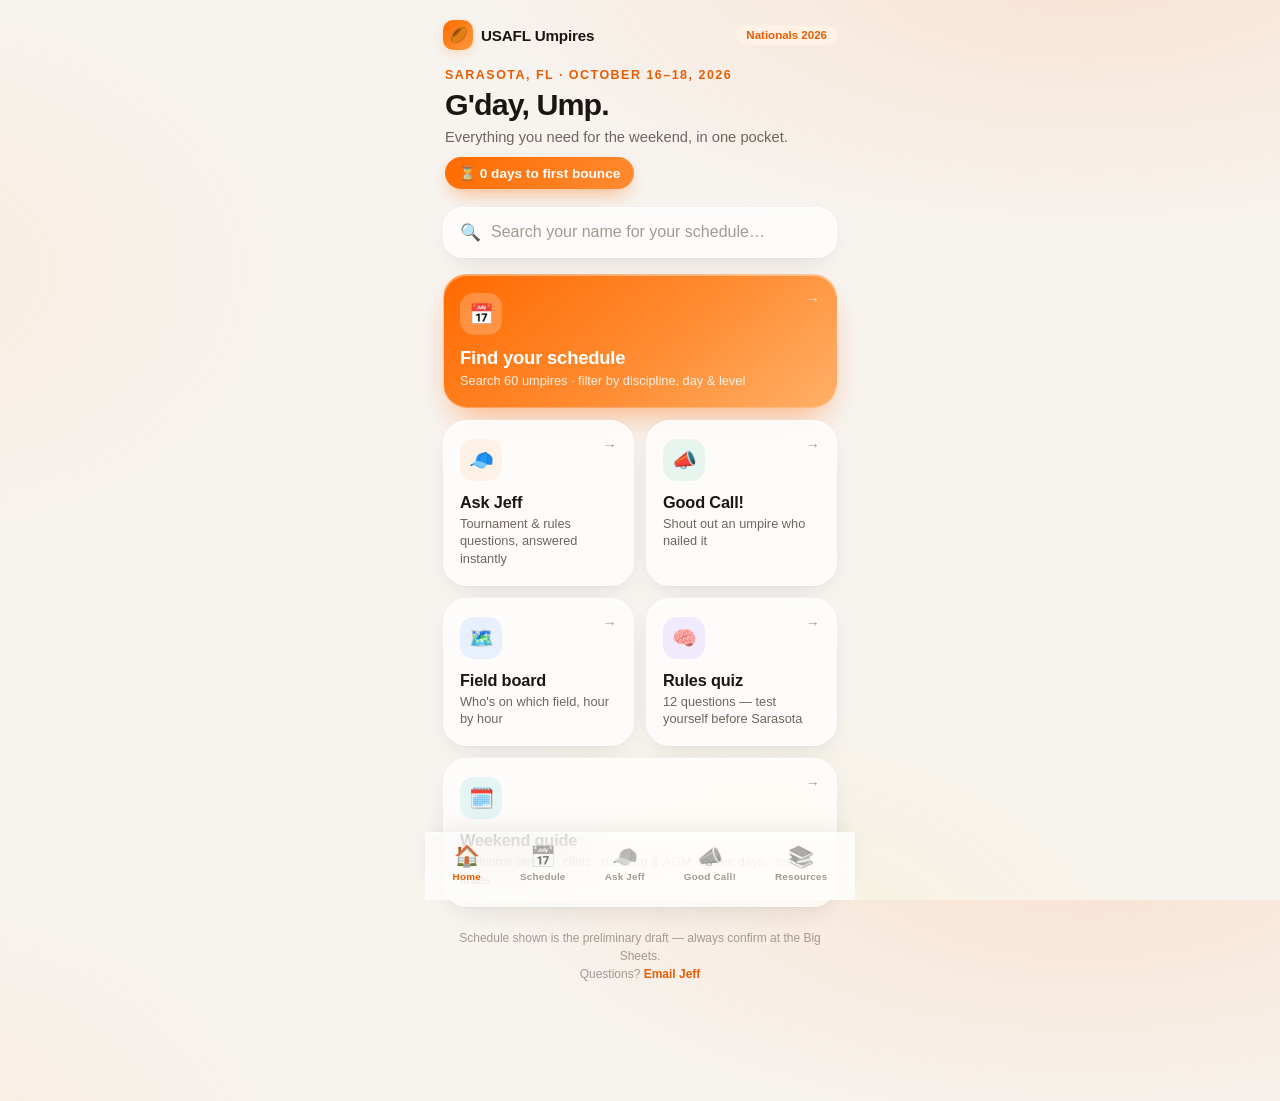
==== index.html @ e694e42d "Move site to repo root so Vercel serves it with default settings Fixes the 404 on the deployed URL a" ====
<!doctype html>
<html lang="en">
<head>
  <meta charset="utf-8" />
  <meta name="viewport" content="width=device-width, initial-scale=1, viewport-fit=cover" />
  <meta name="theme-color" content="#f7f4f0" />
  <title>USAFL Umpires — Nationals 2026</title>

  <!-- Installable PWA -->
  <link rel="manifest" href="manifest.webmanifest" />
  <link rel="icon" type="image/png" sizes="32x32" href="icons/favicon-32.png" />
  <link rel="icon" type="image/png" sizes="192x192" href="icons/icon-192.png" />

  <!-- iOS: add-to-home-screen, fullscreen, app title -->
  <meta name="apple-mobile-web-app-capable" content="yes" />
  <meta name="mobile-web-app-capable" content="yes" />
  <meta name="apple-mobile-web-app-status-bar-style" content="default" />
  <meta name="apple-mobile-web-app-title" content="USAFL Umps" />
  <link rel="apple-touch-icon" href="icons/apple-touch-icon.png" />

  <link rel="stylesheet" href="styles.css" />
</head>
<body>
  <div id="phone">
    <div id="app"></div>
    <nav id="tabbar"></nav>
  </div>
  <script src="data.js"></script>
  <script src="content.js"></script>
  <script src="app.js"></script>
  <script>
    if ("serviceWorker" in navigator) {
      window.addEventListener("load", () => {
        navigator.serviceWorker.register("sw.js").catch(() => {});
      });
    }
  </script>
</body>
</html>
---- styles.css ----
/* USAFL Umpires — Nationals 2026. White + orange, liquid glass. */

:root {
  --orange: #ff6a00;
  --orange-deep: #e85d04;
  --orange-soft: #fff1e6;
  --orange-glow: rgba(255, 106, 0, 0.18);
  --ink: #1c1611;
  --ink-2: #6f655c;
  --ink-3: #a39a90;
  --bg: #f7f4f0;
  --card: rgba(255, 255, 255, 0.72);
  --card-solid: #ffffff;
  --stroke: rgba(28, 22, 17, 0.08);
  --green: #0f7b4d;
  --green-soft: #e7f5ee;
  --gold: #ffcd00;
  --blue: #2563eb;
  --blue-soft: #e8effd;
  --purple: #7c3aed;
  --purple-soft: #f1eafd;
  --teal: #0d9488;
  --teal-soft: #e4f5f3;
  --radius: 24px;
  --radius-sm: 16px;
  font-size: 16px;
}

* { margin: 0; padding: 0; box-sizing: border-box; -webkit-tap-highlight-color: transparent; }

html, body { height: 100%; }

body {
  font-family: -apple-system, BlinkMacSystemFont, "SF Pro Text", "Segoe UI", Roboto, sans-serif;
  background:
    radial-gradient(1100px 500px at 85% -5%, rgba(255, 106, 0, 0.13), transparent 60%),
    radial-gradient(900px 600px at -10% 30%, rgba(255, 176, 102, 0.12), transparent 55%),
    radial-gradient(700px 500px at 60% 110%, rgba(255, 205, 0, 0.10), transparent 60%),
    var(--bg);
  color: var(--ink);
  display: flex;
  justify-content: center;
  min-height: 100dvh;
}

#phone {
  width: 100%;
  max-width: 430px;
  min-height: 100dvh;
  position: relative;
  display: flex;
  flex-direction: column;
}

#app {
  flex: 1;
  padding: 20px 18px 118px;
  animation: fadein 0.25s ease;
}

@keyframes fadein { from { opacity: 0; transform: translateY(6px); } to { opacity: 1; transform: none; } }

h1 { font-size: 1.9rem; letter-spacing: -0.03em; font-weight: 800; }
h2 { font-size: 1.15rem; letter-spacing: -0.02em; font-weight: 750; }
p { line-height: 1.5; }

/* ---------- glass ---------- */
.glass {
  background: var(--card);
  backdrop-filter: blur(22px) saturate(1.5);
  -webkit-backdrop-filter: blur(22px) saturate(1.5);
  border: 1px solid rgba(255, 255, 255, 0.65);
  box-shadow:
    0 1px 1px rgba(28, 22, 17, 0.03),
    0 10px 30px -12px rgba(28, 22, 17, 0.14),
    inset 0 1px 0 rgba(255, 255, 255, 0.8);
  border-radius: var(--radius);
}

/* ---------- header ---------- */
.topbar { display: flex; align-items: center; gap: 10px; margin-bottom: 18px; }
.topbar .back {
  width: 38px; height: 38px; border-radius: 50%; border: 1px solid var(--stroke);
  background: var(--card); backdrop-filter: blur(20px);
  font-size: 1.05rem; color: var(--ink); cursor: pointer; flex-shrink: 0;
  display: flex; align-items: center; justify-content: center;
}
.topbar .title { font-size: 1.35rem; font-weight: 800; letter-spacing: -0.02em; }
.topbar .sub { font-size: 0.8rem; color: var(--ink-2); }

.brandmark {
  display: inline-flex; align-items: center; gap: 8px;
  font-weight: 800; letter-spacing: -0.01em; font-size: 0.95rem;
}
.brandmark .dot {
  width: 30px; height: 30px; border-radius: 10px;
  background: linear-gradient(135deg, var(--orange), #ff9a3d);
  display: inline-flex; align-items: center; justify-content: center;
  color: #fff; font-size: 0.95rem;
  box-shadow: 0 4px 12px var(--orange-glow);
}

/* ---------- home ---------- */
.hero { margin: 6px 2px 18px; }
.hero .kicker { color: var(--orange-deep); font-weight: 700; font-size: 0.78rem; text-transform: uppercase; letter-spacing: 0.12em; margin-bottom: 6px; }
.hero h1 { line-height: 1.08; }
.hero .meta { color: var(--ink-2); margin-top: 8px; font-size: 0.92rem; }

.countdown {
  display: inline-flex; align-items: center; gap: 7px;
  margin-top: 12px; padding: 8px 14px; border-radius: 999px;
  background: linear-gradient(135deg, var(--orange), #ff8c33);
  color: #fff; font-weight: 700; font-size: 0.85rem;
  box-shadow: 0 8px 20px -6px rgba(255, 106, 0, 0.55);
}

.searchbox {
  display: flex; align-items: center; gap: 10px;
  padding: 14px 16px; border-radius: 20px; margin-bottom: 16px;
  cursor: text;
}
.searchbox input {
  border: none; outline: none; background: transparent; flex: 1;
  font-size: 1rem; color: var(--ink); font-family: inherit;
}
.searchbox input::placeholder { color: var(--ink-3); }
.searchbox .icon { color: var(--orange); font-size: 1.05rem; }

.bento { display: grid; grid-template-columns: 1fr 1fr; gap: 12px; }
.tile {
  padding: 18px 16px; cursor: pointer; position: relative; overflow: hidden;
  transition: transform 0.15s ease, box-shadow 0.15s ease;
  border-radius: var(--radius);
}
.tile:active { transform: scale(0.97); }
.tile.wide { grid-column: span 2; }
.tile .t-icon {
  width: 42px; height: 42px; border-radius: 14px; font-size: 1.25rem;
  display: flex; align-items: center; justify-content: center; margin-bottom: 12px;
}
.tile h3 { font-size: 1.02rem; font-weight: 750; letter-spacing: -0.01em; }
.tile p { font-size: 0.8rem; color: var(--ink-2); margin-top: 3px; line-height: 1.35; }
.tile .arrow { position: absolute; top: 16px; right: 16px; color: var(--ink-3); font-size: 0.9rem; }

.tile.feature {
  background: linear-gradient(140deg, #ff6a00 0%, #ff8c33 55%, #ffb066 100%);
  border: 1px solid rgba(255, 255, 255, 0.35);
  color: #fff;
  box-shadow: 0 16px 34px -12px rgba(255, 106, 0, 0.55), inset 0 1px 0 rgba(255,255,255,0.4);
}
.tile.feature h3 { color: #fff; font-size: 1.15rem; }
.tile.feature p { color: rgba(255, 255, 255, 0.88); }
.tile.feature .t-icon { background: rgba(255, 255, 255, 0.22); backdrop-filter: blur(8px); }
.tile.feature .arrow { color: rgba(255,255,255,0.8); }

.ic-orange { background: var(--orange-soft); }
.ic-green { background: var(--green-soft); }
.ic-blue { background: var(--blue-soft); }
.ic-purple { background: var(--purple-soft); }
.ic-teal { background: var(--teal-soft); }

.homefoot { text-align: center; color: var(--ink-3); font-size: 0.75rem; margin-top: 22px; line-height: 1.5; }
.homefoot a { color: var(--orange-deep); text-decoration: none; font-weight: 600; }

/* ---------- chips & badges ---------- */
.chip {
  display: inline-flex; align-items: center; gap: 5px;
  padding: 4px 10px; border-radius: 999px; font-size: 0.72rem; font-weight: 700;
  background: rgba(28, 22, 17, 0.055); color: var(--ink-2); white-space: nowrap;
}
.chip.club { background: var(--orange-soft); color: var(--orange-deep); }
.chip.oz { background: var(--green-soft); color: var(--green); border: 1px solid rgba(15,123,77,0.18); }
.chip.accr { background: rgba(28,22,17,0.07); color: var(--ink); font-variant-numeric: tabular-nums; }
.chip.try { background: var(--blue-soft); color: var(--blue); }
.chip.commit { background: var(--purple-soft); color: var(--purple); }

.filterbar { display: flex; gap: 8px; overflow-x: auto; padding: 2px 2px 12px; scrollbar-width: none; }
.filterbar::-webkit-scrollbar { display: none; }
.fbtn {
  padding: 8px 15px; border-radius: 999px; border: 1px solid var(--stroke);
  background: var(--card); backdrop-filter: blur(14px);
  font-size: 0.82rem; font-weight: 650; color: var(--ink-2); cursor: pointer;
  white-space: nowrap; font-family: inherit; transition: all 0.12s;
}
.fbtn.on {
  background: var(--ink); color: #fff; border-color: var(--ink);
  box-shadow: 0 6px 14px -6px rgba(28,22,17,0.4);
}
.fbtn.on.oz { background: var(--green); border-color: var(--green); }

/* ---------- umpire list ---------- */
.ump-row {
  display: flex; align-items: center; gap: 13px; padding: 13px 14px;
  border-radius: 20px; margin-bottom: 9px; cursor: pointer;
  transition: transform 0.12s ease;
}
.ump-row:active { transform: scale(0.98); }
.avatar {
  width: 46px; height: 46px; border-radius: 16px; flex-shrink: 0;
  display: flex; align-items: center; justify-content: center;
  font-weight: 800; font-size: 0.95rem; color: var(--orange-deep);
  background: linear-gradient(135deg, var(--orange-soft), #ffe3cc);
  border: 1px solid rgba(255, 106, 0, 0.15);
}
.avatar.oz {
  color: var(--green);
  background: linear-gradient(135deg, var(--green-soft), #d3eee0);
  border-color: rgba(15, 123, 77, 0.2);
}
.ump-row .who { flex: 1; min-width: 0; }
.ump-row .who .nm { font-weight: 720; font-size: 0.98rem; letter-spacing: -0.01em; }
.ump-row .who .tags { display: flex; gap: 5px; margin-top: 5px; flex-wrap: wrap; }
.ump-row .cnt { text-align: right; font-size: 0.72rem; color: var(--ink-2); line-height: 1.45; flex-shrink: 0; }
.ump-row .cnt b { color: var(--ink); font-size: 0.95rem; }

.resultmeta { color: var(--ink-2); font-size: 0.8rem; margin: 2px 4px 10px; }

/* ---------- umpire detail ---------- */
.profile { padding: 20px; margin-bottom: 14px; text-align: center; }
.profile .avatar { width: 66px; height: 66px; border-radius: 22px; margin: 0 auto 12px; font-size: 1.35rem; }
.profile h2 { font-size: 1.4rem; }
.profile .tags { display: flex; gap: 6px; justify-content: center; flex-wrap: wrap; margin-top: 10px; }
.statrow { display: flex; gap: 8px; margin-top: 16px; }
.stat { flex: 1; background: rgba(28,22,17,0.04); border-radius: 14px; padding: 10px 4px; }
.stat b { display: block; font-size: 1.2rem; letter-spacing: -0.02em; }
.stat span { font-size: 0.68rem; color: var(--ink-2); font-weight: 650; text-transform: uppercase; letter-spacing: 0.06em; }

.mebtn {
  margin-top: 14px; width: 100%; padding: 12px; border-radius: 14px; border: 1px dashed rgba(255,106,0,0.4);
  background: var(--orange-soft); color: var(--orange-deep); font-weight: 700; font-size: 0.88rem;
  cursor: pointer; font-family: inherit;
}
.mebtn.set { border-style: solid; background: linear-gradient(135deg, var(--orange), #ff8c33); color: #fff; border-color: transparent; }

.dayhdr { display: flex; align-items: baseline; gap: 8px; margin: 20px 4px 10px; }
.dayhdr h2 { font-size: 1.05rem; }
.dayhdr span { color: var(--ink-2); font-size: 0.78rem; }

.slot {
  display: flex; align-items: center; gap: 12px; padding: 11px 14px;
  border-radius: 16px; margin-bottom: 7px;
}
.slot .time { width: 58px; font-weight: 750; font-size: 0.85rem; flex-shrink: 0; font-variant-numeric: tabular-nums; }
.slot .what { flex: 1; }
.slot .what .lbl { font-weight: 680; font-size: 0.92rem; }
.slot .what .sub { font-size: 0.75rem; color: var(--ink-2); margin-top: 1px; }
.slot .pill {
  font-size: 0.68rem; font-weight: 750; padding: 4px 9px; border-radius: 999px; flex-shrink: 0;
  text-transform: uppercase; letter-spacing: 0.05em;
}
.slot.muted { opacity: 0.62; }
.pill.field { background: var(--orange-soft); color: var(--orange-deep); }
.pill.goal { background: #fff7d6; color: #9a6b00; }
.pill.boundary { background: var(--blue-soft); color: var(--blue); }
.pill.ts { background: var(--teal-soft); color: var(--teal); }
.pill.coach { background: var(--purple-soft); color: var(--purple); }
.pill.duty { background: var(--teal-soft); color: var(--teal); }
.pill.playing { background: rgba(28,22,17,0.06); color: var(--ink-2); }
.pill.watch, .pill.off, .pill.personal, .pill.maybe, .pill.other { background: rgba(28,22,17,0.05); color: var(--ink-3); }
.tentative { opacity: 0.75; }
.tentative .lbl::after { content: " ?"; color: var(--orange); font-weight: 800; }

.finalnote { padding: 13px 15px; border-radius: 16px; background: var(--orange-soft); color: var(--orange-deep); font-size: 0.82rem; font-weight: 600; line-height: 1.45; border: 1px dashed rgba(255,106,0,0.35); }

/* ---------- board ---------- */
.seg { display: flex; background: rgba(28,22,17,0.05); border-radius: 14px; padding: 4px; margin-bottom: 12px; }
.seg button {
  flex: 1; padding: 9px; border: none; border-radius: 11px; background: transparent;
  font-weight: 700; font-size: 0.85rem; color: var(--ink-2); cursor: pointer; font-family: inherit;
}
.seg button.on { background: var(--card-solid); color: var(--ink); box-shadow: 0 2px 8px rgba(28,22,17,0.1); }

.timescroll { display: flex; gap: 7px; overflow-x: auto; padding-bottom: 12px; scrollbar-width: none; }
.timescroll::-webkit-scrollbar { display: none; }

.fieldcard { padding: 15px 16px; border-radius: 20px; margin-bottom: 10px; }
.fieldcard .fh { display: flex; align-items: center; gap: 8px; margin-bottom: 10px; }
.fieldcard .fh .fnum {
  width: 30px; height: 30px; border-radius: 10px; background: linear-gradient(135deg, var(--orange), #ff8c33);
  color: #fff; font-weight: 800; font-size: 0.9rem; display: flex; align-items: center; justify-content: center;
}
.fieldcard .fh h3 { font-size: 0.98rem; }
.crewline { display: flex; align-items: center; gap: 8px; padding: 5px 0; font-size: 0.88rem; }
.crewline .role { width: 70px; font-size: 0.68rem; font-weight: 750; color: var(--ink-3); text-transform: uppercase; letter-spacing: 0.06em; flex-shrink: 0; }
.crewline a { color: var(--ink); text-decoration: none; font-weight: 650; }
.crewline .oz-dot { width: 7px; height: 7px; border-radius: 50%; background: var(--green); display: inline-block; margin-left: 5px; }
.emptyboard { text-align: center; color: var(--ink-3); padding: 40px 20px; font-size: 0.9rem; }

/* ---------- wall ---------- */
.composer { padding: 16px; margin-bottom: 16px; }
.composer input, .composer textarea {
  width: 100%; border: 1px solid var(--stroke); border-radius: 13px; padding: 11px 13px;
  font-family: inherit; font-size: 0.92rem; background: rgba(255,255,255,0.7); color: var(--ink);
  outline: none; margin-bottom: 9px; resize: none;
}
.composer input:focus, .composer textarea:focus { border-color: var(--orange); box-shadow: 0 0 0 3px var(--orange-glow); }
.tagpick { display: flex; gap: 7px; margin-bottom: 11px; }
.tagpick button {
  width: 42px; height: 42px; border-radius: 13px; border: 1px solid var(--stroke); background: rgba(255,255,255,0.7);
  font-size: 1.15rem; cursor: pointer;
}
.tagpick button.on { border-color: var(--orange); background: var(--orange-soft); box-shadow: 0 0 0 3px var(--orange-glow); }
.postbtn {
  width: 100%; padding: 13px; border-radius: 14px; border: none; cursor: pointer;
  background: linear-gradient(135deg, var(--orange), #ff8c33); color: #fff; font-weight: 750; font-size: 0.95rem;
  font-family: inherit; box-shadow: 0 10px 22px -8px rgba(255,106,0,0.55);
}
.postbtn:active { transform: scale(0.98); }

.shout { padding: 15px 16px; margin-bottom: 10px; border-radius: 20px; }
.shout .sh { display: flex; align-items: center; gap: 10px; margin-bottom: 8px; }
.shout .sh .tag { width: 38px; height: 38px; border-radius: 13px; background: var(--orange-soft); display: flex; align-items: center; justify-content: center; font-size: 1.1rem; flex-shrink: 0; }
.shout .sh .to { font-weight: 750; font-size: 0.95rem; }
.shout .sh .fromts { font-size: 0.73rem; color: var(--ink-3); }
.shout .msg { font-size: 0.92rem; line-height: 1.5; color: var(--ink); }
.shout .clap { margin-top: 10px; border: 1px solid var(--stroke); background: rgba(255,255,255,0.6); border-radius: 999px; padding: 6px 13px; font-size: 0.8rem; font-weight: 650; cursor: pointer; color: var(--ink-2); font-family: inherit; }
.shout .clap.done { background: var(--orange-soft); color: var(--orange-deep); border-color: rgba(255,106,0,0.3); }

/* ---------- jeff ---------- */
.jeffwrap { display: flex; flex-direction: column; height: calc(100dvh - 195px); }
.jefflog { flex: 1; overflow-y: auto; padding: 4px 2px; }
.msg { max-width: 85%; padding: 12px 15px; border-radius: 20px; margin-bottom: 10px; font-size: 0.93rem; line-height: 1.5; animation: fadein 0.2s ease; }
.msg.jeff { background: var(--card); backdrop-filter: blur(18px); border: 1px solid rgba(255,255,255,0.65); border-bottom-left-radius: 8px; box-shadow: 0 6px 18px -8px rgba(28,22,17,0.12); }
.msg.me { background: linear-gradient(135deg, var(--orange), #ff8c33); color: #fff; margin-left: auto; border-bottom-right-radius: 8px; box-shadow: 0 8px 18px -8px rgba(255,106,0,0.5); }
.msg.jeff .jname { font-size: 0.68rem; font-weight: 800; color: var(--orange-deep); text-transform: uppercase; letter-spacing: 0.08em; margin-bottom: 4px; }
.sugg { display: flex; gap: 7px; overflow-x: auto; padding: 10px 2px; scrollbar-width: none; }
.sugg::-webkit-scrollbar { display: none; }
.sugg button {
  padding: 8px 13px; border-radius: 999px; border: 1px solid rgba(255,106,0,0.3); background: var(--orange-soft);
  color: var(--orange-deep); font-size: 0.78rem; font-weight: 650; cursor: pointer; white-space: nowrap; font-family: inherit;
}
.jeffinput { display: flex; gap: 8px; padding: 8px; border-radius: 999px; }
.jeffinput input { flex: 1; border: none; outline: none; background: transparent; font-size: 0.95rem; font-family: inherit; padding-left: 10px; color: var(--ink); }
.jeffinput button {
  width: 42px; height: 42px; border-radius: 50%; border: none; cursor: pointer; font-size: 1.05rem;
  background: linear-gradient(135deg, var(--orange), #ff8c33); color: #fff; box-shadow: 0 6px 14px -5px rgba(255,106,0,0.6);
}

/* ---------- guide / resources ---------- */
.eventday { margin-bottom: 18px; }
.eventday h2 { margin: 0 4px 10px; font-size: 1rem; color: var(--orange-deep); }
.event { display: flex; gap: 13px; padding: 14px 15px; border-radius: 20px; margin-bottom: 9px; }
.event .e-icon { width: 40px; height: 40px; border-radius: 13px; background: var(--orange-soft); display: flex; align-items: center; justify-content: center; font-size: 1.15rem; flex-shrink: 0; }
.event .eb { flex: 1; }
.event .eb .et { font-size: 0.72rem; font-weight: 750; color: var(--orange-deep); }
.event .eb h3 { font-size: 0.98rem; margin: 1px 0 2px; }
.event .eb .ew { font-size: 0.78rem; color: var(--ink-2); font-weight: 600; }
.event .eb p { font-size: 0.8rem; color: var(--ink-2); margin-top: 5px; }

.tbdbanner { padding: 12px 15px; border-radius: 16px; background: var(--blue-soft); color: var(--blue); font-size: 0.8rem; font-weight: 600; margin-bottom: 16px; line-height: 1.45; }

.acc { border-radius: 20px; margin-bottom: 9px; overflow: hidden; }
.acc summary {
  list-style: none; display: flex; align-items: center; gap: 11px; padding: 15px 16px; cursor: pointer;
  font-weight: 720; font-size: 0.95rem;
}
.acc summary::-webkit-details-marker { display: none; }
.acc summary .a-icon { font-size: 1.1rem; }
.acc summary .caret { margin-left: auto; color: var(--ink-3); transition: transform 0.2s; font-size: 0.8rem; }
.acc[open] summary .caret { transform: rotate(90deg); }
.acc .a-body { padding: 0 16px 15px 43px; }
.acc .a-body li { font-size: 0.85rem; color: var(--ink-2); line-height: 1.55; margin-bottom: 7px; list-style: none; position: relative; padding-left: 14px; }
.acc .a-body li::before { content: ""; position: absolute; left: 0; top: 8px; width: 5px; height: 5px; border-radius: 50%; background: var(--orange); }

.rescard { display: flex; align-items: center; gap: 13px; padding: 15px 16px; border-radius: 20px; margin-bottom: 9px; cursor: pointer; text-decoration: none; color: var(--ink); transition: transform 0.12s; }
.rescard:active { transform: scale(0.98); }
.rescard .r-icon { width: 42px; height: 42px; border-radius: 14px; display: flex; align-items: center; justify-content: center; font-size: 1.2rem; flex-shrink: 0; }
.rescard .rb { flex: 1; }
.rescard .rb h3 { font-size: 0.96rem; }
.rescard .rb p { font-size: 0.78rem; color: var(--ink-2); margin-top: 2px; }
.rescard .arrow { color: var(--ink-3); }

.acctable { padding: 6px 16px; border-radius: 20px; margin-bottom: 9px; }
.accrow { display: flex; gap: 12px; padding: 12px 0; border-bottom: 1px solid var(--stroke); }
.accrow:last-child { border-bottom: none; }
.accrow .code { font-weight: 800; font-size: 0.8rem; color: var(--orange-deep); width: 88px; flex-shrink: 0; font-variant-numeric: tabular-nums; }
.accrow .nb h4 { font-size: 0.88rem; }
.accrow .nb p { font-size: 0.78rem; color: var(--ink-2); margin-top: 2px; }

/* ---------- quiz ---------- */
.quizprog { height: 6px; border-radius: 999px; background: rgba(28,22,17,0.07); margin-bottom: 18px; overflow: hidden; }
.quizprog div { height: 100%; border-radius: 999px; background: linear-gradient(90deg, var(--orange), #ffb066); transition: width 0.3s ease; }
.quizq { padding: 20px 18px; margin-bottom: 14px; }
.quizq .qn { font-size: 0.72rem; font-weight: 750; color: var(--orange-deep); text-transform: uppercase; letter-spacing: 0.08em; margin-bottom: 8px; }
.quizq h2 { font-size: 1.08rem; line-height: 1.4; }
.opt {
  width: 100%; text-align: left; padding: 14px 16px; border-radius: 16px; margin-bottom: 9px;
  border: 1px solid var(--stroke); background: var(--card); backdrop-filter: blur(16px);
  font-size: 0.92rem; font-weight: 620; color: var(--ink); cursor: pointer; font-family: inherit;
  transition: all 0.12s;
}
.opt:active { transform: scale(0.98); }
.opt.correct { background: var(--green-soft); border-color: var(--green); color: var(--green); font-weight: 720; }
.opt.wrong { background: #fdeaea; border-color: #d33; color: #b22; }
.opt:disabled { cursor: default; }
.why { padding: 13px 15px; border-radius: 14px; background: var(--blue-soft); color: var(--blue); font-size: 0.83rem; line-height: 1.5; margin: 4px 0 12px; animation: fadein 0.2s; }
.nextbtn { width: 100%; padding: 14px; border-radius: 16px; border: none; background: var(--ink); color: #fff; font-weight: 750; font-size: 0.95rem; cursor: pointer; font-family: inherit; }
.scorecard { text-align: center; padding: 34px 20px; }
.scorecard .big { font-size: 3.2rem; font-weight: 800; letter-spacing: -0.04em; background: linear-gradient(135deg, var(--orange), var(--orange-deep)); -webkit-background-clip: text; background-clip: text; color: transparent; }
.scorecard p { color: var(--ink-2); margin: 8px 0 20px; }

/* ---------- tabbar ---------- */
#tabbar {
  position: fixed; bottom: 0; left: 50%; transform: translateX(-50%);
  width: 100%; max-width: 430px; z-index: 50;
  display: flex; justify-content: space-around; align-items: center;
  padding: 10px 8px calc(14px + env(safe-area-inset-bottom));
  background: rgba(255, 255, 255, 0.68);
  backdrop-filter: blur(28px) saturate(1.6);
  -webkit-backdrop-filter: blur(28px) saturate(1.6);
  border-top: 1px solid rgba(255, 255, 255, 0.7);
  box-shadow: 0 -8px 30px -12px rgba(28, 22, 17, 0.12);
}
.tab {
  display: flex; flex-direction: column; align-items: center; gap: 3px;
  border: none; background: transparent; cursor: pointer; font-family: inherit;
  color: var(--ink-3); font-size: 0.62rem; font-weight: 700; letter-spacing: 0.02em;
  padding: 4px 10px; border-radius: 14px; transition: color 0.15s;
}
.tab .t-i { font-size: 1.3rem; line-height: 1; filter: grayscale(1) opacity(0.55); transition: all 0.15s; }
.tab.on { color: var(--orange-deep); }
.tab.on .t-i { filter: none; transform: translateY(-1px); }

/* ---------- add to home screen banner ---------- */
.a2hs {
  position: fixed; left: 50%; transform: translateX(-50%);
  bottom: calc(80px + env(safe-area-inset-bottom));
  width: calc(100% - 24px); max-width: 406px; z-index: 60;
  display: flex; align-items: center; gap: 11px; padding: 10px 12px;
  border-radius: 18px; animation: a2hsUp 0.35s cubic-bezier(0.2, 0.8, 0.2, 1);
}
@keyframes a2hsUp { from { opacity: 0; transform: translate(-50%, 14px); } to { opacity: 1; transform: translate(-50%, 0); } }
.a2hs-icon { width: 40px; height: 40px; border-radius: 11px; flex-shrink: 0; }
.a2hs-txt { flex: 1; min-width: 0; line-height: 1.3; }
.a2hs-txt b { display: block; font-size: 0.88rem; font-weight: 750; }
.a2hs-txt span { font-size: 0.74rem; color: var(--ink-2); }
.a2hs-txt span b { display: inline; font-size: inherit; color: var(--ink); }
.a2hs-go {
  flex-shrink: 0; border: none; cursor: pointer; font-family: inherit;
  padding: 9px 16px; border-radius: 999px; font-weight: 750; font-size: 0.82rem; color: #fff;
  background: linear-gradient(135deg, var(--orange), #ff8c33); box-shadow: 0 6px 14px -5px rgba(255,106,0,0.6);
}
.a2hs-go:active { transform: scale(0.96); }
.a2hs-share { flex-shrink: 0; font-size: 1.1rem; color: var(--orange-deep); font-weight: 800; padding: 0 4px; }
.a2hs-x {
  flex-shrink: 0; width: 26px; height: 26px; border-radius: 50%; border: none; cursor: pointer;
  background: rgba(28,22,17,0.06); color: var(--ink-2); font-size: 0.7rem; font-family: inherit;
}

.section-label { font-size: 0.75rem; font-weight: 800; text-transform: uppercase; letter-spacing: 0.1em; color: var(--ink-3); margin: 20px 4px 10px; }
.empty { text-align: center; color: var(--ink-3); padding: 50px 30px; font-size: 0.92rem; line-height: 1.6; }
.empty .e-emoji { font-size: 2.4rem; display: block; margin-bottom: 10px; }
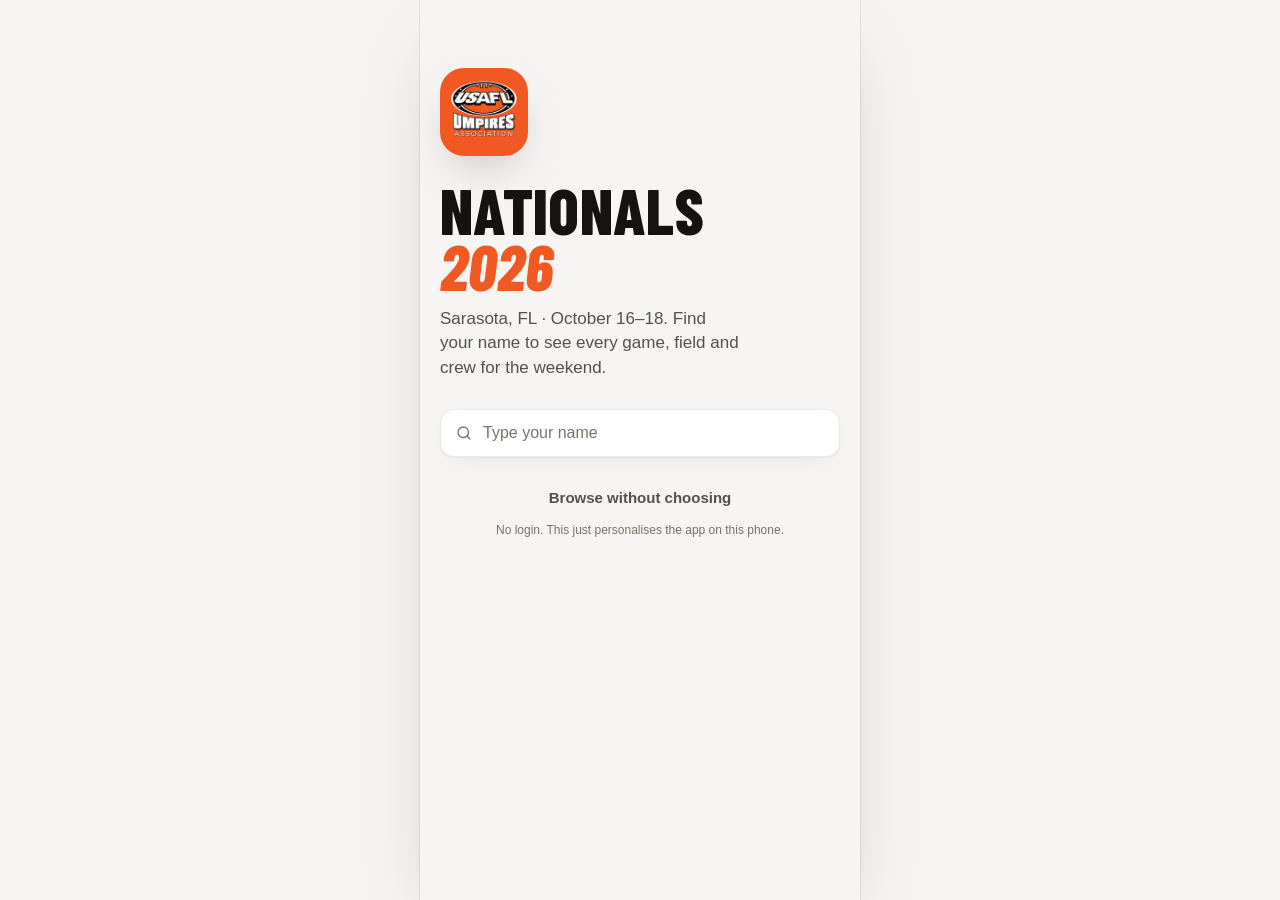
==== commit 8cf595d4: "Redesign app: time-aware home, timeline schedule, live field board Complete visual and UX redesign. " ====
--- a/index.html
+++ b/index.html
@@ -3,7 +3,8 @@
 <head>
   <meta charset="utf-8" />
   <meta name="viewport" content="width=device-width, initial-scale=1, viewport-fit=cover" />
-  <meta name="theme-color" content="#f7f4f0" />
+  <meta name="theme-color" content="#f6f5f3" media="(prefers-color-scheme: light)" />
+  <meta name="theme-color" content="#0e0d0c" media="(prefers-color-scheme: dark)" />
   <title>USAFL Umpires — Nationals 2026</title>
 
   <!-- Installable PWA -->
@@ -18,6 +19,8 @@
   <meta name="apple-mobile-web-app-title" content="USAFL Umps" />
   <link rel="apple-touch-icon" href="icons/apple-touch-icon.png" />
 
+  <link rel="preload" href="fonts/barlow-condensed-800.woff2" as="font" type="font/woff2" crossorigin />
+  <link rel="preload" href="fonts/barlow-condensed-800-italic.woff2" as="font" type="font/woff2" crossorigin />
   <link rel="stylesheet" href="styles.css" />
 </head>
 <body>
--- a/styles.css
+++ b/styles.css
@@ -1,452 +1,588 @@
-/* USAFL Umpires — Nationals 2026. White + orange, liquid glass. */
+/* USAFL Umpires — Nationals 2026
+   Design system: warm neutral ground, near-black ink, logo orange as a scarce accent.
+   Display: Barlow Condensed (echoes the UMPIRES lettering). Body: system SF. */
+
+@font-face { font-family: "Barlow Condensed"; font-weight: 600; font-style: normal; font-display: swap; src: url("fonts/barlow-condensed-600.woff2") format("woff2"); }
+@font-face { font-family: "Barlow Condensed"; font-weight: 700; font-style: normal; font-display: swap; src: url("fonts/barlow-condensed-700.woff2") format("woff2"); }
+@font-face { font-family: "Barlow Condensed"; font-weight: 800; font-style: normal; font-display: swap; src: url("fonts/barlow-condensed-800.woff2") format("woff2"); }
+@font-face { font-family: "Barlow Condensed"; font-weight: 800; font-style: italic; font-display: swap; src: url("fonts/barlow-condensed-800-italic.woff2") format("woff2"); }
 
 :root {
-  --orange: #ff6a00;
-  --orange-deep: #e85d04;
-  --orange-soft: #fff1e6;
-  --orange-glow: rgba(255, 106, 0, 0.18);
-  --ink: #1c1611;
-  --ink-2: #6f655c;
-  --ink-3: #a39a90;
-  --bg: #f7f4f0;
-  --card: rgba(255, 255, 255, 0.72);
-  --card-solid: #ffffff;
-  --stroke: rgba(28, 22, 17, 0.08);
-  --green: #0f7b4d;
-  --green-soft: #e7f5ee;
-  --gold: #ffcd00;
-  --blue: #2563eb;
-  --blue-soft: #e8effd;
-  --purple: #7c3aed;
-  --purple-soft: #f1eafd;
-  --teal: #0d9488;
-  --teal-soft: #e4f5f3;
-  --radius: 24px;
-  --radius-sm: 16px;
-  font-size: 16px;
+  --bg: #f6f5f3;
+  --card: #ffffff;
+  --card-2: #f0eeeb;
+  --ink: #15120f;
+  --ink-2: #57504a;
+  --ink-3: #7a726a;
+  --line: rgba(21, 18, 15, 0.09);
+  --line-2: rgba(21, 18, 15, 0.14);
+  --brand: #f15822;
+  --brand-ink: #c2410c;
+  --brand-soft: #fdece4;
+  --oz: #0e7a4f;
+  --oz-soft: #e2f3ea;
+  --live: #e5484d;
+  --good: #1f8a4c;
+  --good-soft: #e3f4ea;
+  --bad: #d03a3a;
+  --bad-soft: #fbe9e8;
+  --hero: #15120f;
+  --hero-ink: #ffffff;
+  --hero-ink-2: rgba(255, 255, 255, 0.62);
+  --hero-line: rgba(255, 255, 255, 0.12);
+  --glass: rgba(255, 255, 255, 0.72);
+  --glass-line: rgba(255, 255, 255, 0.7);
+  --shadow: 0 1px 2px rgba(21, 18, 15, 0.04), 0 8px 24px -12px rgba(21, 18, 15, 0.12);
+  --shadow-lg: 0 20px 50px -20px rgba(21, 18, 15, 0.35);
+
+  --display: "Barlow Condensed", "SF Pro Display", -apple-system, "Arial Narrow", sans-serif;
+  --sans: -apple-system, BlinkMacSystemFont, "SF Pro Text", "Segoe UI", Roboto, sans-serif;
+  --ease: cubic-bezier(0.2, 0.8, 0.2, 1);
+  --spring: cubic-bezier(0.32, 0.72, 0, 1);
+  --gutter: 20px;
+  --tabbar-h: 64px;
+  --tabbar-bottom: max(12px, env(safe-area-inset-bottom));
+  --dock-bottom: calc(var(--tabbar-h) + var(--tabbar-bottom) + 4px);
+}
+
+@media (prefers-color-scheme: dark) {
+  :root {
+    --bg: #0e0d0c;
+    --card: #1a1816;
+    --card-2: #23201e;
+    --ink: #f5f2ee;
+    --ink-2: #bdb5ad;
+    --ink-3: #8f877f;
+    --line: rgba(255, 255, 255, 0.08);
+    --line-2: rgba(255, 255, 255, 0.14);
+    --brand: #ff6a33;
+    --brand-ink: #ff8a5c;
+    --brand-soft: rgba(255, 106, 51, 0.14);
+    --oz: #4cc38a;
+    --oz-soft: rgba(76, 195, 138, 0.14);
+    --good: #4cc38a;
+    --good-soft: rgba(76, 195, 138, 0.14);
+    --bad: #ff6b6b;
+    --bad-soft: rgba(255, 107, 107, 0.14);
+    --hero: #1f1c19;
+    --hero-line: rgba(255, 255, 255, 0.1);
+    --glass: rgba(30, 28, 26, 0.72);
+    --glass-line: rgba(255, 255, 255, 0.08);
+    --shadow: 0 1px 2px rgba(0, 0, 0, 0.3), 0 8px 24px -12px rgba(0, 0, 0, 0.5);
+    --shadow-lg: 0 20px 50px -20px rgba(0, 0, 0, 0.7);
+  }
 }
 
 * { margin: 0; padding: 0; box-sizing: border-box; -webkit-tap-highlight-color: transparent; }
-
 html, body { height: 100%; }
-
 body {
-  font-family: -apple-system, BlinkMacSystemFont, "SF Pro Text", "Segoe UI", Roboto, sans-serif;
-  background:
-    radial-gradient(1100px 500px at 85% -5%, rgba(255, 106, 0, 0.13), transparent 60%),
-    radial-gradient(900px 600px at -10% 30%, rgba(255, 176, 102, 0.12), transparent 55%),
-    radial-gradient(700px 500px at 60% 110%, rgba(255, 205, 0, 0.10), transparent 60%),
-    var(--bg);
+  font: 15px/1.45 var(--sans);
   color: var(--ink);
+  background: var(--bg);
+  height: 100dvh;
+  overflow: hidden; /* the page never scrolls; #app does (iOS-safe) */
   display: flex;
   justify-content: center;
-  min-height: 100dvh;
-}
+  -webkit-font-smoothing: antialiased;
+  -webkit-text-size-adjust: 100%;
+}
+button, input { font: inherit; color: inherit; }
+button { background: none; border: none; cursor: pointer; }
+a { color: inherit; text-decoration: none; }
+:focus-visible { outline: 2px solid var(--brand); outline-offset: 2px; border-radius: 8px; }
+svg.i { width: 22px; height: 22px; flex-shrink: 0; fill: none; stroke: currentColor; stroke-width: 1.75; stroke-linecap: round; stroke-linejoin: round; }
+svg.i.sm { width: 18px; height: 18px; }
+svg.i.xs { width: 14px; height: 14px; stroke-width: 2; }
 
 #phone {
+  position: relative;
   width: 100%;
-  max-width: 430px;
-  min-height: 100dvh;
+  max-width: 440px;
+  height: 100dvh;
+  overflow: hidden;
+  background: var(--bg);
+}
+@media (min-width: 520px) { #phone { box-shadow: 0 0 0 1px var(--line), 0 30px 80px -30px rgba(0,0,0,0.25); } }
+
+#app {
+  position: absolute;
+  inset: 0;
+  overflow-y: auto;
+  overflow-x: hidden;
+  -webkit-overflow-scrolling: touch;
+  overscroll-behavior: contain;
+  padding: calc(env(safe-area-inset-top) + 14px) var(--gutter) calc(var(--tabbar-h) + var(--tabbar-bottom) + 32px);
+  scrollbar-width: none;
+}
+#app::-webkit-scrollbar { display: none; }
+#phone.no-tabs #app { padding-bottom: calc(env(safe-area-inset-bottom) + 24px); }
+.view { min-height: 100%; display: flex; flex-direction: column; }
+.view > .jeff, .view > .welcome { flex: 1; }
+
+/* ---------- motion ---------- */
+@keyframes viewIn { from { opacity: 0; transform: translateY(8px); } to { opacity: 1; transform: none; } }
+@keyframes rise { from { opacity: 0; transform: translateY(12px); } to { opacity: 1; transform: none; } }
+@keyframes pulse { 0% { box-shadow: 0 0 0 0 rgba(229, 72, 77, 0.55); } 70% { box-shadow: 0 0 0 7px rgba(229, 72, 77, 0); } 100% { box-shadow: 0 0 0 0 rgba(229, 72, 77, 0); } }
+@keyframes pop { 0% { transform: scale(1); } 40% { transform: scale(1.03); } 100% { transform: scale(1); } }
+@keyframes shake { 0%, 100% { transform: translateX(0); } 20% { transform: translateX(-6px); } 40% { transform: translateX(5px); } 60% { transform: translateX(-3px); } 80% { transform: translateX(2px); } }
+@keyframes blink { 0%, 80%, 100% { opacity: 0.25; } 40% { opacity: 1; } }
+.view-in > * { animation: viewIn 0.4s var(--ease) both; }
+.view-in .stagger > * { animation: rise 0.55s var(--ease) both; animation-delay: calc(var(--i, 0) * 45ms); }
+.pressable { transition: transform 0.18s var(--ease); }
+.pressable:active { transform: scale(0.975); }
+@media (prefers-reduced-motion: reduce) {
+  *, *::before, *::after { animation: none !important; transition: none !important; }
+}
+
+/* ---------- type ---------- */
+.display { font-family: var(--display); font-weight: 800; text-transform: uppercase; letter-spacing: 0.005em; line-height: 0.92; }
+.page-title { font-family: var(--display); font-weight: 800; text-transform: uppercase; font-size: 40px; line-height: 0.95; letter-spacing: 0.005em; text-wrap: balance; }
+.eyebrow { font-size: 12px; font-weight: 600; letter-spacing: 0.08em; text-transform: uppercase; color: var(--ink-3); }
+.muted { color: var(--ink-2); }
+.num { font-family: var(--display); font-weight: 800; font-variant-numeric: tabular-nums; }
+
+/* ---------- page header ---------- */
+.head { display: flex; align-items: flex-end; justify-content: space-between; gap: 12px; margin: 10px 0 18px; }
+.head .sub { margin-top: 6px; font-size: 14px; color: var(--ink-2); }
+.head-actions { display: flex; gap: 8px; flex-shrink: 0; }
+.icon-btn {
+  width: 40px; height: 40px; border-radius: 50%;
+  display: inline-flex; align-items: center; justify-content: center;
+  background: var(--card); color: var(--ink); box-shadow: var(--shadow); border: 1px solid var(--line);
   position: relative;
-  display: flex;
-  flex-direction: column;
-}
-
-#app {
-  flex: 1;
-  padding: 20px 18px 118px;
-  animation: fadein 0.25s ease;
-}
-
-@keyframes fadein { from { opacity: 0; transform: translateY(6px); } to { opacity: 1; transform: none; } }
-
-h1 { font-size: 1.9rem; letter-spacing: -0.03em; font-weight: 800; }
-h2 { font-size: 1.15rem; letter-spacing: -0.02em; font-weight: 750; }
-p { line-height: 1.5; }
-
-/* ---------- glass ---------- */
-.glass {
-  background: var(--card);
-  backdrop-filter: blur(22px) saturate(1.5);
-  -webkit-backdrop-filter: blur(22px) saturate(1.5);
-  border: 1px solid rgba(255, 255, 255, 0.65);
-  box-shadow:
-    0 1px 1px rgba(28, 22, 17, 0.03),
-    0 10px 30px -12px rgba(28, 22, 17, 0.14),
-    inset 0 1px 0 rgba(255, 255, 255, 0.8);
-  border-radius: var(--radius);
-}
-
-/* ---------- header ---------- */
-.topbar { display: flex; align-items: center; gap: 10px; margin-bottom: 18px; }
-.topbar .back {
-  width: 38px; height: 38px; border-radius: 50%; border: 1px solid var(--stroke);
-  background: var(--card); backdrop-filter: blur(20px);
-  font-size: 1.05rem; color: var(--ink); cursor: pointer; flex-shrink: 0;
+}
+.icon-btn .dot { position: absolute; top: -2px; right: -2px; min-width: 18px; height: 18px; padding: 0 5px; border-radius: 9px; background: var(--brand); color: #fff; font-size: 11px; font-weight: 700; display: flex; align-items: center; justify-content: center; }
+.back {
+  display: inline-flex; align-items: center; gap: 2px; margin: 2px 0 6px -6px; padding: 6px 8px 6px 2px;
+  font-size: 15px; font-weight: 600; color: var(--brand-ink);
+}
+.topbar { display: flex; align-items: center; justify-content: space-between; margin-bottom: 18px; }
+.brand { display: flex; align-items: center; gap: 10px; }
+.brand img { width: 34px; height: 34px; border-radius: 10px; display: block; }
+.brand .b1 { font-family: var(--display); font-weight: 800; font-size: 17px; text-transform: uppercase; letter-spacing: 0.02em; line-height: 1; }
+.brand .b2 { font-size: 12px; color: var(--ink-3); margin-top: 2px; }
+.me-btn {
+  width: 38px; height: 38px; border-radius: 50%; font-weight: 700; font-size: 13px;
+  display: inline-flex; align-items: center; justify-content: center;
+  background: var(--card); border: 1px solid var(--line); box-shadow: var(--shadow); color: var(--ink);
+}
+
+/* ---------- cards / lists ---------- */
+.card { background: var(--card); border-radius: 22px; box-shadow: var(--shadow); border: 1px solid var(--line); }
+.section { margin-top: 28px; }
+.section-head { display: flex; align-items: baseline; justify-content: space-between; margin: 0 2px 10px; }
+.section-head h2 { font-family: var(--display); font-weight: 800; font-size: 22px; text-transform: uppercase; letter-spacing: 0.01em; }
+.section-head a, .section-head button { font-size: 14px; font-weight: 600; color: var(--brand-ink); }
+
+.list { background: var(--card); border-radius: 20px; border: 1px solid var(--line); box-shadow: var(--shadow); overflow: hidden; }
+.row {
+  display: flex; align-items: center; gap: 12px; min-height: 60px; padding: 10px 16px;
+  position: relative; width: 100%; text-align: left;
+}
+.row + .row::before { content: ""; position: absolute; top: 0; right: 0; left: 68px; border-top: 1px solid var(--line); }
+.list.plain .row + .row::before { left: 16px; }
+.row:active { background: var(--card-2); }
+.row .main { flex: 1; min-width: 0; display: block; }
+.row .t1, .row .t2 { display: block; }
+.row .t1 { font-weight: 600; font-size: 16px; white-space: nowrap; overflow: hidden; text-overflow: ellipsis; }
+.row .t2 { font-size: 13px; color: var(--ink-2); margin-top: 1px; white-space: nowrap; overflow: hidden; text-overflow: ellipsis; }
+.row .trail { display: flex; align-items: center; gap: 6px; color: var(--ink-3); flex-shrink: 0; }
+.row .ico { width: 36px; height: 36px; border-radius: 10px; display: flex; align-items: center; justify-content: center; background: var(--card-2); color: var(--ink); flex-shrink: 0; }
+.row .ico.brand { background: var(--brand-soft); color: var(--brand-ink); }
+
+.avatar {
+  width: 40px; height: 40px; border-radius: 50%; flex-shrink: 0;
   display: flex; align-items: center; justify-content: center;
-}
-.topbar .title { font-size: 1.35rem; font-weight: 800; letter-spacing: -0.02em; }
-.topbar .sub { font-size: 0.8rem; color: var(--ink-2); }
-
-.brandmark {
-  display: inline-flex; align-items: center; gap: 8px;
-  font-weight: 800; letter-spacing: -0.01em; font-size: 0.95rem;
-}
-.brandmark .dot {
-  width: 30px; height: 30px; border-radius: 10px;
-  background: linear-gradient(135deg, var(--orange), #ff9a3d);
-  display: inline-flex; align-items: center; justify-content: center;
-  color: #fff; font-size: 0.95rem;
-  box-shadow: 0 4px 12px var(--orange-glow);
-}
+  font-weight: 700; font-size: 14px; letter-spacing: 0.02em;
+  background: var(--brand-soft); color: var(--brand-ink);
+}
+.avatar.oz { background: var(--oz-soft); color: var(--oz); }
+.avatar.lg { width: 72px; height: 72px; font-size: 24px; }
+
+.tag {
+  display: inline-flex; align-items: center; gap: 4px; height: 22px; padding: 0 8px; border-radius: 6px;
+  font-size: 12px; font-weight: 600; white-space: nowrap;
+  background: var(--card-2); color: var(--ink-2);
+}
+.tag.brand { background: var(--brand-soft); color: var(--brand-ink); }
+.tag.oz { background: var(--oz-soft); color: var(--oz); }
+.tag.solid { background: var(--ink); color: var(--bg); }
+.tag.live { background: var(--live); color: #fff; }
+.tag.goal { background: #fff4d6; color: #8a5a00; }
+.tag.boundary { background: #e6eefc; color: #2956b3; }
+.tag.coach { background: #efe9fb; color: #6a3fc0; }
+.tag.duty, .tag.ts { background: #e1f3f1; color: #0f766e; }
+@media (prefers-color-scheme: dark) {
+  .tag.goal { background: rgba(255, 196, 0, 0.14); color: #ffcf5c; }
+  .tag.boundary { background: rgba(93, 142, 255, 0.16); color: #8fb0ff; }
+  .tag.coach { background: rgba(160, 120, 255, 0.16); color: #c3a8ff; }
+  .tag.duty, .tag.ts { background: rgba(45, 212, 191, 0.14); color: #5eead4; }
+}
+
+.btn {
+  display: inline-flex; align-items: center; justify-content: center; gap: 8px;
+  height: 50px; padding: 0 22px; border-radius: 14px; font-weight: 650; font-size: 16px;
+  background: var(--brand); color: #fff; transition: transform 0.18s var(--ease), opacity 0.2s;
+}
+.btn:active { transform: scale(0.97); }
+.btn:disabled { opacity: 0.35; }
+.btn.block { width: 100%; }
+.btn.ghost { background: var(--card-2); color: var(--ink); }
+.btn.dark { background: var(--ink); color: var(--bg); }
+.btn.sm { height: 38px; padding: 0 14px; font-size: 14px; border-radius: 11px; }
+.link-btn { font-size: 14px; font-weight: 600; color: var(--brand-ink); display: inline-flex; align-items: center; gap: 2px; }
+
+/* ---------- segmented control ---------- */
+.seg {
+  position: relative; display: grid; grid-auto-flow: column; grid-auto-columns: 1fr;
+  background: var(--card-2); border-radius: 12px; padding: 3px; margin-bottom: 16px;
+}
+.seg .thumb {
+  position: absolute; top: 3px; bottom: 3px; left: 3px; border-radius: 9px;
+  background: var(--card); box-shadow: 0 1px 3px rgba(0,0,0,0.12), 0 0 0 0.5px var(--line);
+  transition: transform 0.38s var(--spring), width 0.38s var(--spring);
+}
+.seg button { position: relative; z-index: 1; height: 34px; font-size: 14px; font-weight: 600; color: var(--ink-2); transition: color 0.2s; display: flex; align-items: center; justify-content: center; gap: 6px; }
+.seg button.on { color: var(--ink); }
+.seg button .c { font-size: 11px; font-weight: 700; color: var(--ink-3); font-variant-numeric: tabular-nums; }
+
+/* ---------- search ---------- */
+.search {
+  display: flex; align-items: center; gap: 10px; height: 48px; padding: 0 14px;
+  background: var(--card); border: 1px solid var(--line); border-radius: 14px; box-shadow: var(--shadow);
+  color: var(--ink-3);
+}
+.search input { flex: 1; border: none; outline: none; background: transparent; font-size: 16px; color: var(--ink); min-width: 0; }
+.search input::placeholder { color: var(--ink-3); }
+.search .clear { color: var(--ink-3); display: flex; }
+.sticky-search { position: sticky; top: 0; z-index: 5; padding: 8px 0 10px; margin: 0 calc(-1 * var(--gutter)); padding-left: var(--gutter); padding-right: var(--gutter); background: linear-gradient(var(--bg) 70%, transparent); }
+.sticky-search::before { content: ""; position: absolute; left: 0; right: 0; bottom: 100%; height: calc(env(safe-area-inset-top) + 14px); background: var(--bg); }
+.filter-row { display: flex; gap: 8px; align-items: center; margin-bottom: 14px; }
+.filter-row .seg { flex: 1; margin: 0; }
+
+/* ---------- hero (scoreboard card) ---------- */
+.hero {
+  position: relative; overflow: hidden; border-radius: 28px; padding: 22px 22px 20px;
+  background: var(--hero); color: var(--hero-ink); box-shadow: var(--shadow-lg);
+  isolation: isolate;
+}
+@media (prefers-color-scheme: dark) { .hero { border: 1px solid var(--line-2); } }
+.hero .pitch { position: absolute; right: -70px; top: -40px; width: 300px; height: 230px; z-index: -1; color: #fff; opacity: 0.07; }
+.hero .glow { position: absolute; left: -40px; bottom: -80px; width: 220px; height: 160px; z-index: -1; background: var(--brand); filter: blur(70px); opacity: 0.28; }
+.hero .eyebrow { color: var(--hero-ink-2); display: flex; align-items: center; gap: 8px; }
+.live-dot { width: 8px; height: 8px; border-radius: 50%; background: var(--live); animation: pulse 1.8s infinite; flex-shrink: 0; }
+.hero-count { display: flex; align-items: baseline; gap: 10px; margin: 10px 0 2px; }
+.hero-count .big { font-family: var(--display); font-weight: 800; font-size: 92px; line-height: 0.82; letter-spacing: -0.01em; font-variant-numeric: tabular-nums; }
+.hero-count .unit { font-family: var(--display); font-weight: 700; font-size: 26px; text-transform: uppercase; color: var(--hero-ink-2); }
+.hero-time { font-family: var(--display); font-weight: 800; font-style: italic; font-size: 64px; line-height: 0.85; letter-spacing: -0.01em; margin: 12px 0 6px; font-variant-numeric: tabular-nums; }
+.hero-time small { font-size: 24px; font-style: normal; font-weight: 700; color: var(--hero-ink-2); margin-left: 6px; letter-spacing: 0.02em; }
+.hero-where { font-family: var(--display); font-weight: 800; font-size: 28px; text-transform: uppercase; letter-spacing: 0.01em; line-height: 1; }
+.hero-where .accent { color: var(--brand); }
+.hero-role { font-size: 15px; color: var(--hero-ink-2); margin-top: 4px; }
+.hero-rule { height: 1px; background: var(--hero-line); margin: 18px 0 14px; }
+.hero-crew { display: grid; gap: 8px; }
+.hero-crew .cr { display: flex; gap: 10px; font-size: 14px; }
+.hero-crew .cr .r { width: 70px; flex-shrink: 0; color: var(--hero-ink-2); font-size: 12px; font-weight: 600; text-transform: uppercase; letter-spacing: 0.06em; padding-top: 2px; }
+.hero-crew .cr a { color: var(--hero-ink); font-weight: 600; }
+.hero-foot { display: flex; align-items: center; justify-content: space-between; margin-top: 18px; gap: 12px; }
+.hero-foot .meta { font-size: 13px; color: var(--hero-ink-2); }
+.hero-cta {
+  display: inline-flex; align-items: center; gap: 4px; height: 40px; padding: 0 16px; border-radius: 20px;
+  background: var(--brand); color: #fff; font-weight: 650; font-size: 14px; flex-shrink: 0;
+}
+.hero-cta.ghost { background: rgba(255,255,255,0.12); }
+.hero h3 { font-family: var(--display); font-weight: 800; font-size: 44px; line-height: 0.92; text-transform: uppercase; margin: 10px 0 8px; }
+.hero p { color: var(--hero-ink-2); font-size: 15px; max-width: 30ch; }
 
 /* ---------- home ---------- */
-.hero { margin: 6px 2px 18px; }
-.hero .kicker { color: var(--orange-deep); font-weight: 700; font-size: 0.78rem; text-transform: uppercase; letter-spacing: 0.12em; margin-bottom: 6px; }
-.hero h1 { line-height: 1.08; }
-.hero .meta { color: var(--ink-2); margin-top: 8px; font-size: 0.92rem; }
-
-.countdown {
-  display: inline-flex; align-items: center; gap: 7px;
-  margin-top: 12px; padding: 8px 14px; border-radius: 999px;
-  background: linear-gradient(135deg, var(--orange), #ff8c33);
-  color: #fff; font-weight: 700; font-size: 0.85rem;
-  box-shadow: 0 8px 20px -6px rgba(255, 106, 0, 0.55);
-}
-
-.searchbox {
-  display: flex; align-items: center; gap: 10px;
-  padding: 14px 16px; border-radius: 20px; margin-bottom: 16px;
-  cursor: text;
-}
-.searchbox input {
-  border: none; outline: none; background: transparent; flex: 1;
-  font-size: 1rem; color: var(--ink); font-family: inherit;
-}
-.searchbox input::placeholder { color: var(--ink-3); }
-.searchbox .icon { color: var(--orange); font-size: 1.05rem; }
-
-.bento { display: grid; grid-template-columns: 1fr 1fr; gap: 12px; }
-.tile {
-  padding: 18px 16px; cursor: pointer; position: relative; overflow: hidden;
-  transition: transform 0.15s ease, box-shadow 0.15s ease;
-  border-radius: var(--radius);
-}
-.tile:active { transform: scale(0.97); }
-.tile.wide { grid-column: span 2; }
-.tile .t-icon {
-  width: 42px; height: 42px; border-radius: 14px; font-size: 1.25rem;
-  display: flex; align-items: center; justify-content: center; margin-bottom: 12px;
-}
-.tile h3 { font-size: 1.02rem; font-weight: 750; letter-spacing: -0.01em; }
-.tile p { font-size: 0.8rem; color: var(--ink-2); margin-top: 3px; line-height: 1.35; }
-.tile .arrow { position: absolute; top: 16px; right: 16px; color: var(--ink-3); font-size: 0.9rem; }
-
-.tile.feature {
-  background: linear-gradient(140deg, #ff6a00 0%, #ff8c33 55%, #ffb066 100%);
-  border: 1px solid rgba(255, 255, 255, 0.35);
-  color: #fff;
-  box-shadow: 0 16px 34px -12px rgba(255, 106, 0, 0.55), inset 0 1px 0 rgba(255,255,255,0.4);
-}
-.tile.feature h3 { color: #fff; font-size: 1.15rem; }
-.tile.feature p { color: rgba(255, 255, 255, 0.88); }
-.tile.feature .t-icon { background: rgba(255, 255, 255, 0.22); backdrop-filter: blur(8px); }
-.tile.feature .arrow { color: rgba(255,255,255,0.8); }
-
-.ic-orange { background: var(--orange-soft); }
-.ic-green { background: var(--green-soft); }
-.ic-blue { background: var(--blue-soft); }
-.ic-purple { background: var(--purple-soft); }
-.ic-teal { background: var(--teal-soft); }
-
-.homefoot { text-align: center; color: var(--ink-3); font-size: 0.75rem; margin-top: 22px; line-height: 1.5; }
-.homefoot a { color: var(--orange-deep); text-decoration: none; font-weight: 600; }
-
-/* ---------- chips & badges ---------- */
-.chip {
-  display: inline-flex; align-items: center; gap: 5px;
-  padding: 4px 10px; border-radius: 999px; font-size: 0.72rem; font-weight: 700;
-  background: rgba(28, 22, 17, 0.055); color: var(--ink-2); white-space: nowrap;
-}
-.chip.club { background: var(--orange-soft); color: var(--orange-deep); }
-.chip.oz { background: var(--green-soft); color: var(--green); border: 1px solid rgba(15,123,77,0.18); }
-.chip.accr { background: rgba(28,22,17,0.07); color: var(--ink); font-variant-numeric: tabular-nums; }
-.chip.try { background: var(--blue-soft); color: var(--blue); }
-.chip.commit { background: var(--purple-soft); color: var(--purple); }
-
-.filterbar { display: flex; gap: 8px; overflow-x: auto; padding: 2px 2px 12px; scrollbar-width: none; }
-.filterbar::-webkit-scrollbar { display: none; }
-.fbtn {
-  padding: 8px 15px; border-radius: 999px; border: 1px solid var(--stroke);
-  background: var(--card); backdrop-filter: blur(14px);
-  font-size: 0.82rem; font-weight: 650; color: var(--ink-2); cursor: pointer;
-  white-space: nowrap; font-family: inherit; transition: all 0.12s;
-}
-.fbtn.on {
-  background: var(--ink); color: #fff; border-color: var(--ink);
-  box-shadow: 0 6px 14px -6px rgba(28,22,17,0.4);
-}
-.fbtn.on.oz { background: var(--green); border-color: var(--green); }
-
-/* ---------- umpire list ---------- */
-.ump-row {
-  display: flex; align-items: center; gap: 13px; padding: 13px 14px;
-  border-radius: 20px; margin-bottom: 9px; cursor: pointer;
-  transition: transform 0.12s ease;
-}
-.ump-row:active { transform: scale(0.98); }
-.avatar {
-  width: 46px; height: 46px; border-radius: 16px; flex-shrink: 0;
-  display: flex; align-items: center; justify-content: center;
-  font-weight: 800; font-size: 0.95rem; color: var(--orange-deep);
-  background: linear-gradient(135deg, var(--orange-soft), #ffe3cc);
-  border: 1px solid rgba(255, 106, 0, 0.15);
-}
-.avatar.oz {
-  color: var(--green);
-  background: linear-gradient(135deg, var(--green-soft), #d3eee0);
-  border-color: rgba(15, 123, 77, 0.2);
-}
-.ump-row .who { flex: 1; min-width: 0; }
-.ump-row .who .nm { font-weight: 720; font-size: 0.98rem; letter-spacing: -0.01em; }
-.ump-row .who .tags { display: flex; gap: 5px; margin-top: 5px; flex-wrap: wrap; }
-.ump-row .cnt { text-align: right; font-size: 0.72rem; color: var(--ink-2); line-height: 1.45; flex-shrink: 0; }
-.ump-row .cnt b { color: var(--ink); font-size: 0.95rem; }
-
-.resultmeta { color: var(--ink-2); font-size: 0.8rem; margin: 2px 4px 10px; }
-
-/* ---------- umpire detail ---------- */
-.profile { padding: 20px; margin-bottom: 14px; text-align: center; }
-.profile .avatar { width: 66px; height: 66px; border-radius: 22px; margin: 0 auto 12px; font-size: 1.35rem; }
-.profile h2 { font-size: 1.4rem; }
-.profile .tags { display: flex; gap: 6px; justify-content: center; flex-wrap: wrap; margin-top: 10px; }
-.statrow { display: flex; gap: 8px; margin-top: 16px; }
-.stat { flex: 1; background: rgba(28,22,17,0.04); border-radius: 14px; padding: 10px 4px; }
-.stat b { display: block; font-size: 1.2rem; letter-spacing: -0.02em; }
-.stat span { font-size: 0.68rem; color: var(--ink-2); font-weight: 650; text-transform: uppercase; letter-spacing: 0.06em; }
-
-.mebtn {
-  margin-top: 14px; width: 100%; padding: 12px; border-radius: 14px; border: 1px dashed rgba(255,106,0,0.4);
-  background: var(--orange-soft); color: var(--orange-deep); font-weight: 700; font-size: 0.88rem;
-  cursor: pointer; font-family: inherit;
-}
-.mebtn.set { border-style: solid; background: linear-gradient(135deg, var(--orange), #ff8c33); color: #fff; border-color: transparent; }
-
-.dayhdr { display: flex; align-items: baseline; gap: 8px; margin: 20px 4px 10px; }
-.dayhdr h2 { font-size: 1.05rem; }
-.dayhdr span { color: var(--ink-2); font-size: 0.78rem; }
-
-.slot {
-  display: flex; align-items: center; gap: 12px; padding: 11px 14px;
-  border-radius: 16px; margin-bottom: 7px;
-}
-.slot .time { width: 58px; font-weight: 750; font-size: 0.85rem; flex-shrink: 0; font-variant-numeric: tabular-nums; }
-.slot .what { flex: 1; }
-.slot .what .lbl { font-weight: 680; font-size: 0.92rem; }
-.slot .what .sub { font-size: 0.75rem; color: var(--ink-2); margin-top: 1px; }
-.slot .pill {
-  font-size: 0.68rem; font-weight: 750; padding: 4px 9px; border-radius: 999px; flex-shrink: 0;
-  text-transform: uppercase; letter-spacing: 0.05em;
-}
-.slot.muted { opacity: 0.62; }
-.pill.field { background: var(--orange-soft); color: var(--orange-deep); }
-.pill.goal { background: #fff7d6; color: #9a6b00; }
-.pill.boundary { background: var(--blue-soft); color: var(--blue); }
-.pill.ts { background: var(--teal-soft); color: var(--teal); }
-.pill.coach { background: var(--purple-soft); color: var(--purple); }
-.pill.duty { background: var(--teal-soft); color: var(--teal); }
-.pill.playing { background: rgba(28,22,17,0.06); color: var(--ink-2); }
-.pill.watch, .pill.off, .pill.personal, .pill.maybe, .pill.other { background: rgba(28,22,17,0.05); color: var(--ink-3); }
-.tentative { opacity: 0.75; }
-.tentative .lbl::after { content: " ?"; color: var(--orange); font-weight: 800; }
-
-.finalnote { padding: 13px 15px; border-radius: 16px; background: var(--orange-soft); color: var(--orange-deep); font-size: 0.82rem; font-weight: 600; line-height: 1.45; border: 1px dashed rgba(255,106,0,0.35); }
-
-/* ---------- board ---------- */
-.seg { display: flex; background: rgba(28,22,17,0.05); border-radius: 14px; padding: 4px; margin-bottom: 12px; }
-.seg button {
-  flex: 1; padding: 9px; border: none; border-radius: 11px; background: transparent;
-  font-weight: 700; font-size: 0.85rem; color: var(--ink-2); cursor: pointer; font-family: inherit;
-}
-.seg button.on { background: var(--card-solid); color: var(--ink); box-shadow: 0 2px 8px rgba(28,22,17,0.1); }
-
-.timescroll { display: flex; gap: 7px; overflow-x: auto; padding-bottom: 12px; scrollbar-width: none; }
-.timescroll::-webkit-scrollbar { display: none; }
-
-.fieldcard { padding: 15px 16px; border-radius: 20px; margin-bottom: 10px; }
-.fieldcard .fh { display: flex; align-items: center; gap: 8px; margin-bottom: 10px; }
-.fieldcard .fh .fnum {
-  width: 30px; height: 30px; border-radius: 10px; background: linear-gradient(135deg, var(--orange), #ff8c33);
-  color: #fff; font-weight: 800; font-size: 0.9rem; display: flex; align-items: center; justify-content: center;
-}
-.fieldcard .fh h3 { font-size: 0.98rem; }
-.crewline { display: flex; align-items: center; gap: 8px; padding: 5px 0; font-size: 0.88rem; }
-.crewline .role { width: 70px; font-size: 0.68rem; font-weight: 750; color: var(--ink-3); text-transform: uppercase; letter-spacing: 0.06em; flex-shrink: 0; }
-.crewline a { color: var(--ink); text-decoration: none; font-weight: 650; }
-.crewline .oz-dot { width: 7px; height: 7px; border-radius: 50%; background: var(--green); display: inline-block; margin-left: 5px; }
-.emptyboard { text-align: center; color: var(--ink-3); padding: 40px 20px; font-size: 0.9rem; }
-
-/* ---------- wall ---------- */
-.composer { padding: 16px; margin-bottom: 16px; }
-.composer input, .composer textarea {
-  width: 100%; border: 1px solid var(--stroke); border-radius: 13px; padding: 11px 13px;
-  font-family: inherit; font-size: 0.92rem; background: rgba(255,255,255,0.7); color: var(--ink);
-  outline: none; margin-bottom: 9px; resize: none;
-}
-.composer input:focus, .composer textarea:focus { border-color: var(--orange); box-shadow: 0 0 0 3px var(--orange-glow); }
-.tagpick { display: flex; gap: 7px; margin-bottom: 11px; }
-.tagpick button {
-  width: 42px; height: 42px; border-radius: 13px; border: 1px solid var(--stroke); background: rgba(255,255,255,0.7);
-  font-size: 1.15rem; cursor: pointer;
-}
-.tagpick button.on { border-color: var(--orange); background: var(--orange-soft); box-shadow: 0 0 0 3px var(--orange-glow); }
-.postbtn {
-  width: 100%; padding: 13px; border-radius: 14px; border: none; cursor: pointer;
-  background: linear-gradient(135deg, var(--orange), #ff8c33); color: #fff; font-weight: 750; font-size: 0.95rem;
-  font-family: inherit; box-shadow: 0 10px 22px -8px rgba(255,106,0,0.55);
-}
-.postbtn:active { transform: scale(0.98); }
-
-.shout { padding: 15px 16px; margin-bottom: 10px; border-radius: 20px; }
-.shout .sh { display: flex; align-items: center; gap: 10px; margin-bottom: 8px; }
-.shout .sh .tag { width: 38px; height: 38px; border-radius: 13px; background: var(--orange-soft); display: flex; align-items: center; justify-content: center; font-size: 1.1rem; flex-shrink: 0; }
-.shout .sh .to { font-weight: 750; font-size: 0.95rem; }
-.shout .sh .fromts { font-size: 0.73rem; color: var(--ink-3); }
-.shout .msg { font-size: 0.92rem; line-height: 1.5; color: var(--ink); }
-.shout .clap { margin-top: 10px; border: 1px solid var(--stroke); background: rgba(255,255,255,0.6); border-radius: 999px; padding: 6px 13px; font-size: 0.8rem; font-weight: 650; cursor: pointer; color: var(--ink-2); font-family: inherit; }
-.shout .clap.done { background: var(--orange-soft); color: var(--orange-deep); border-color: rgba(255,106,0,0.3); }
-
-/* ---------- jeff ---------- */
-.jeffwrap { display: flex; flex-direction: column; height: calc(100dvh - 195px); }
-.jefflog { flex: 1; overflow-y: auto; padding: 4px 2px; }
-.msg { max-width: 85%; padding: 12px 15px; border-radius: 20px; margin-bottom: 10px; font-size: 0.93rem; line-height: 1.5; animation: fadein 0.2s ease; }
-.msg.jeff { background: var(--card); backdrop-filter: blur(18px); border: 1px solid rgba(255,255,255,0.65); border-bottom-left-radius: 8px; box-shadow: 0 6px 18px -8px rgba(28,22,17,0.12); }
-.msg.me { background: linear-gradient(135deg, var(--orange), #ff8c33); color: #fff; margin-left: auto; border-bottom-right-radius: 8px; box-shadow: 0 8px 18px -8px rgba(255,106,0,0.5); }
-.msg.jeff .jname { font-size: 0.68rem; font-weight: 800; color: var(--orange-deep); text-transform: uppercase; letter-spacing: 0.08em; margin-bottom: 4px; }
-.sugg { display: flex; gap: 7px; overflow-x: auto; padding: 10px 2px; scrollbar-width: none; }
-.sugg::-webkit-scrollbar { display: none; }
-.sugg button {
-  padding: 8px 13px; border-radius: 999px; border: 1px solid rgba(255,106,0,0.3); background: var(--orange-soft);
-  color: var(--orange-deep); font-size: 0.78rem; font-weight: 650; cursor: pointer; white-space: nowrap; font-family: inherit;
-}
-.jeffinput { display: flex; gap: 8px; padding: 8px; border-radius: 999px; }
-.jeffinput input { flex: 1; border: none; outline: none; background: transparent; font-size: 0.95rem; font-family: inherit; padding-left: 10px; color: var(--ink); }
-.jeffinput button {
-  width: 42px; height: 42px; border-radius: 50%; border: none; cursor: pointer; font-size: 1.05rem;
-  background: linear-gradient(135deg, var(--orange), #ff8c33); color: #fff; box-shadow: 0 6px 14px -5px rgba(255,106,0,0.6);
-}
-
-/* ---------- guide / resources ---------- */
-.eventday { margin-bottom: 18px; }
-.eventday h2 { margin: 0 4px 10px; font-size: 1rem; color: var(--orange-deep); }
-.event { display: flex; gap: 13px; padding: 14px 15px; border-radius: 20px; margin-bottom: 9px; }
-.event .e-icon { width: 40px; height: 40px; border-radius: 13px; background: var(--orange-soft); display: flex; align-items: center; justify-content: center; font-size: 1.15rem; flex-shrink: 0; }
-.event .eb { flex: 1; }
-.event .eb .et { font-size: 0.72rem; font-weight: 750; color: var(--orange-deep); }
-.event .eb h3 { font-size: 0.98rem; margin: 1px 0 2px; }
-.event .eb .ew { font-size: 0.78rem; color: var(--ink-2); font-weight: 600; }
-.event .eb p { font-size: 0.8rem; color: var(--ink-2); margin-top: 5px; }
-
-.tbdbanner { padding: 12px 15px; border-radius: 16px; background: var(--blue-soft); color: var(--blue); font-size: 0.8rem; font-weight: 600; margin-bottom: 16px; line-height: 1.45; }
-
-.acc { border-radius: 20px; margin-bottom: 9px; overflow: hidden; }
-.acc summary {
-  list-style: none; display: flex; align-items: center; gap: 11px; padding: 15px 16px; cursor: pointer;
-  font-weight: 720; font-size: 0.95rem;
-}
-.acc summary::-webkit-details-marker { display: none; }
-.acc summary .a-icon { font-size: 1.1rem; }
-.acc summary .caret { margin-left: auto; color: var(--ink-3); transition: transform 0.2s; font-size: 0.8rem; }
-.acc[open] summary .caret { transform: rotate(90deg); }
-.acc .a-body { padding: 0 16px 15px 43px; }
-.acc .a-body li { font-size: 0.85rem; color: var(--ink-2); line-height: 1.55; margin-bottom: 7px; list-style: none; position: relative; padding-left: 14px; }
-.acc .a-body li::before { content: ""; position: absolute; left: 0; top: 8px; width: 5px; height: 5px; border-radius: 50%; background: var(--orange); }
-
-.rescard { display: flex; align-items: center; gap: 13px; padding: 15px 16px; border-radius: 20px; margin-bottom: 9px; cursor: pointer; text-decoration: none; color: var(--ink); transition: transform 0.12s; }
-.rescard:active { transform: scale(0.98); }
-.rescard .r-icon { width: 42px; height: 42px; border-radius: 14px; display: flex; align-items: center; justify-content: center; font-size: 1.2rem; flex-shrink: 0; }
-.rescard .rb { flex: 1; }
-.rescard .rb h3 { font-size: 0.96rem; }
-.rescard .rb p { font-size: 0.78rem; color: var(--ink-2); margin-top: 2px; }
-.rescard .arrow { color: var(--ink-3); }
-
-.acctable { padding: 6px 16px; border-radius: 20px; margin-bottom: 9px; }
-.accrow { display: flex; gap: 12px; padding: 12px 0; border-bottom: 1px solid var(--stroke); }
-.accrow:last-child { border-bottom: none; }
-.accrow .code { font-weight: 800; font-size: 0.8rem; color: var(--orange-deep); width: 88px; flex-shrink: 0; font-variant-numeric: tabular-nums; }
-.accrow .nb h4 { font-size: 0.88rem; }
-.accrow .nb p { font-size: 0.78rem; color: var(--ink-2); margin-top: 2px; }
+.greet { margin: 0 2px 16px; }
+.greet .g1 { font-size: 15px; color: var(--ink-2); }
+.notice {
+  display: flex; align-items: center; gap: 12px; padding: 14px 16px; border-radius: 18px; margin-top: 12px;
+  background: var(--brand-soft); color: var(--brand-ink); font-size: 14px; font-weight: 600;
+}
+.notice .grow { flex: 1; }
+.strip { display: flex; gap: 10px; overflow-x: auto; margin: 0 calc(-1 * var(--gutter)); padding: 2px var(--gutter) 6px; scroll-snap-type: x mandatory; scrollbar-width: none; }
+.strip::-webkit-scrollbar { display: none; }
+.mini {
+  flex: 0 0 132px; scroll-snap-align: start; padding: 14px; border-radius: 18px;
+  background: var(--card); border: 1px solid var(--line); box-shadow: var(--shadow);
+}
+.mini .d { font-size: 12px; font-weight: 600; color: var(--ink-3); text-transform: uppercase; letter-spacing: 0.06em; }
+.mini .t { font-family: var(--display); font-weight: 800; font-size: 30px; line-height: 1; margin: 6px 0 8px; font-variant-numeric: tabular-nums; }
+.mini .t small { font-size: 14px; font-weight: 700; color: var(--ink-3); margin-left: 3px; }
+.mini .f { font-weight: 600; font-size: 14px; }
+.mini .r { font-size: 12px; color: var(--ink-2); margin-top: 1px; }
+.mini.next { border-color: var(--brand); box-shadow: 0 0 0 1px var(--brand), var(--shadow); }
+.mini.past { opacity: 0.45; }
+
+.grid2 { display: grid; grid-template-columns: 1fr 1fr; gap: 10px; }
+.tile { display: flex; flex-direction: column; justify-content: space-between; min-height: 132px; padding: 16px; border-radius: 22px; background: var(--card); border: 1px solid var(--line); box-shadow: var(--shadow); text-align: left; }
+.tile .ti { width: 38px; height: 38px; border-radius: 12px; display: flex; align-items: center; justify-content: center; background: var(--card-2); color: var(--ink); }
+.tile .tt { font-family: var(--display); font-weight: 800; font-size: 22px; text-transform: uppercase; line-height: 1; margin-top: 14px; }
+.tile .ts { font-size: 13px; color: var(--ink-2); margin-top: 4px; display: flex; align-items: center; gap: 6px; }
+.tile .ts .live-dot { width: 6px; height: 6px; }
+
+.event-card { display: flex; gap: 14px; padding: 16px; }
+.event-card .when { width: 58px; flex-shrink: 0; text-align: center; border-right: 1px solid var(--line); padding-right: 12px; }
+.event-card .when .dow { font-size: 12px; font-weight: 700; color: var(--brand-ink); text-transform: uppercase; letter-spacing: 0.06em; }
+.event-card .when .dd { font-family: var(--display); font-weight: 800; font-size: 34px; line-height: 1; }
+.event-card .what .tm { font-size: 13px; color: var(--ink-2); font-weight: 600; }
+.event-card .what .tl { font-weight: 650; font-size: 16px; margin: 2px 0; }
+.event-card .what .wh { font-size: 13px; color: var(--ink-3); }
+
+.foot-note { text-align: center; font-size: 12px; color: var(--ink-3); margin-top: 28px; line-height: 1.6; }
+
+/* ---------- directory ---------- */
+.letter { position: sticky; top: 66px; z-index: 2; font-family: var(--display); font-weight: 800; font-size: 15px; color: var(--ink-3); padding: 14px 4px 6px; background: var(--bg); }
+.count-num { font-family: var(--display); font-weight: 800; font-size: 22px; color: var(--ink); line-height: 1; text-align: right; }
+.count-lbl { font-size: 11px; color: var(--ink-3); text-align: right; }
+.empty { text-align: center; padding: 48px 24px; color: var(--ink-2); }
+.empty .e-i { width: 52px; height: 52px; border-radius: 16px; margin: 0 auto 12px; display: flex; align-items: center; justify-content: center; background: var(--card-2); color: var(--ink-3); }
+.empty b { display: block; color: var(--ink); font-size: 16px; margin-bottom: 4px; }
+
+/* ---------- profile ---------- */
+.profile { display: flex; align-items: center; gap: 16px; margin: 6px 0 16px; }
+.profile .pn { font-family: var(--display); font-weight: 800; font-size: 34px; line-height: 0.95; text-transform: uppercase; }
+.profile .tags { display: flex; flex-wrap: wrap; gap: 6px; margin-top: 8px; }
+.stats { display: grid; grid-template-columns: repeat(4, 1fr); border-radius: 18px; background: var(--card); border: 1px solid var(--line); box-shadow: var(--shadow); margin-bottom: 14px; }
+.stats > div { padding: 12px 6px; text-align: center; }
+.stats > div + div { border-left: 1px solid var(--line); }
+.stats b { display: block; font-family: var(--display); font-weight: 800; font-size: 28px; line-height: 1; font-variant-numeric: tabular-nums; }
+.stats b.zero { color: var(--ink-3); }
+.stats span { font-size: 11px; font-weight: 600; color: var(--ink-3); text-transform: uppercase; letter-spacing: 0.06em; }
+.claim { display: flex; gap: 10px; margin-bottom: 20px; }
+.claim .btn { flex: 1; }
+
+/* ---------- timeline ---------- */
+.tl { display: grid; grid-template-columns: 56px 18px 1fr; column-gap: 8px; position: relative; }
+.tl-time { text-align: right; padding-top: 16px; }
+.tl-time b { display: block; font-family: var(--display); font-weight: 800; font-size: 22px; line-height: 1; font-variant-numeric: tabular-nums; }
+.tl-time span { font-size: 11px; font-weight: 700; color: var(--ink-3); letter-spacing: 0.04em; }
+.tl-rail { position: relative; display: flex; justify-content: center; }
+.tl-rail::before { content: ""; position: absolute; top: 0; bottom: 0; width: 2px; background: var(--line-2); border-radius: 1px; }
+.tl:first-child .tl-rail::before { top: 22px; }
+.tl:last-child .tl-rail::before { bottom: calc(100% - 22px); }
+.tl-rail i { position: relative; margin-top: 20px; width: 12px; height: 12px; border-radius: 50%; background: var(--card); border: 2.5px solid var(--ink-3); }
+.tl.game .tl-rail i { border-color: var(--ink); }
+.tl.game.next .tl-rail i, .tl.game.live .tl-rail i { border-color: var(--brand); background: var(--brand); }
+.tl.game.live .tl-rail i { animation: pulse 1.8s infinite; }
+.tl-card { margin: 6px 0; padding: 14px 16px; border-radius: 18px; background: var(--card); border: 1px solid var(--line); box-shadow: var(--shadow); }
+.tl.game.next .tl-card, .tl.game.live .tl-card { border-color: var(--brand); box-shadow: 0 0 0 1px var(--brand), var(--shadow); }
+.tl.game.past .tl-card, .tl.game.past .tl-time { opacity: 0.5; }
+.tl-card .top { display: flex; flex-wrap: wrap; gap: 6px; align-items: center; }
+.tl-card .fld { font-family: var(--display); font-weight: 800; font-size: 26px; text-transform: uppercase; line-height: 1; margin: 10px 0 2px; }
+.tl-card .sub { font-size: 14px; color: var(--ink-2); }
+.crew { margin-top: 12px; padding-top: 10px; border-top: 1px solid var(--line); display: grid; gap: 6px; }
+.crew .cr { display: flex; gap: 10px; font-size: 14px; align-items: baseline; }
+.crew .cr .r { width: 64px; flex-shrink: 0; font-size: 11px; font-weight: 700; color: var(--ink-3); text-transform: uppercase; letter-spacing: 0.06em; }
+.crew .cr a { font-weight: 600; }
+.crew .cr a.me { color: var(--brand-ink); }
+.crew .ozd { display: inline-block; width: 6px; height: 6px; border-radius: 50%; background: var(--oz); margin-left: 4px; vertical-align: 2px; }
+.tl.gap .tl-time { padding-top: 9px; }
+.tl.gap .tl-time b { font-size: 16px; color: var(--ink-3); }
+.tl.gap .tl-rail i { margin-top: 12px; width: 8px; height: 8px; border-width: 2px; border-color: var(--line-2); }
+.tl.gap .gap-l { padding: 8px 0 12px; font-size: 14px; color: var(--ink-3); }
+.tl.gap .gap-l b { color: var(--ink-2); font-weight: 600; }
+.note-card { padding: 16px; border-radius: 18px; background: var(--card); border: 1px dashed var(--line-2); color: var(--ink-2); font-size: 14px; line-height: 1.5; }
+
+/* ---------- field board ---------- */
+.hours { display: flex; gap: 8px; overflow-x: auto; margin: 0 calc(-1 * var(--gutter)) 16px; padding: 2px var(--gutter) 4px; scrollbar-width: none; }
+.hours::-webkit-scrollbar { display: none; }
+.hour {
+  flex: 0 0 auto; min-width: 62px; height: 58px; border-radius: 14px; padding: 0 10px;
+  display: flex; flex-direction: column; align-items: center; justify-content: center;
+  background: var(--card); border: 1px solid var(--line); box-shadow: var(--shadow);
+  transition: background 0.2s, color 0.2s, transform 0.18s var(--ease);
+}
+.hour b { font-family: var(--display); font-weight: 800; font-size: 22px; line-height: 1; font-variant-numeric: tabular-nums; }
+.hour span { font-size: 10px; font-weight: 700; color: var(--ink-3); letter-spacing: 0.04em; display: flex; align-items: center; gap: 4px; }
+.hour span .live-dot { width: 6px; height: 6px; }
+.hour.on { background: var(--ink); color: var(--bg); border-color: var(--ink); }
+.hour.on span { color: inherit; opacity: 0.7; }
+.hour:active { transform: scale(0.95); }
+.board { display: grid; gap: 10px; }
+.fcard { padding: 16px; border-radius: 20px; background: var(--card); border: 1px solid var(--line); box-shadow: var(--shadow); display: grid; grid-template-columns: 54px 1fr; gap: 14px; }
+.fcard.mine { border-color: var(--brand); box-shadow: 0 0 0 1px var(--brand), var(--shadow); }
+.fcard .fn { text-align: center; }
+.fcard .fn b { display: block; font-family: var(--display); font-weight: 800; font-size: 46px; line-height: 0.85; }
+.fcard .fn span { font-size: 10px; font-weight: 700; color: var(--ink-3); letter-spacing: 0.1em; }
+.fcard.mine .fn b { color: var(--brand); }
+.fcard .crew { margin: 0; padding: 0; border: none; align-content: center; }
+.fcard .none { color: var(--ink-3); font-size: 14px; align-self: center; }
+
+/* ---------- Ask Jeff ---------- */
+.jeff { display: flex; flex-direction: column; min-height: 100%; }
+.jeff-intro { margin: 6px 0 22px; }
+.jeff-intro .page-title { font-size: 48px; }
+.topic { margin-bottom: 18px; }
+.topic .eyebrow { margin: 0 4px 8px; }
+.log { flex: 1; display: flex; flex-direction: column; gap: 14px; padding: 4px 0 16px; }
+.msg { max-width: 86%; font-size: 15.5px; line-height: 1.5; }
+.msg.new { animation: rise 0.35s var(--ease) both; }
+.msg.me { align-self: flex-end; background: var(--ink); color: var(--bg); padding: 11px 15px; border-radius: 20px 20px 6px 20px; }
+.msg.jeff { align-self: flex-start; background: var(--card); border: 1px solid var(--line); box-shadow: var(--shadow); padding: 13px 16px; border-radius: 20px 20px 20px 6px; }
+.msg.jeff .who { font-size: 12px; font-weight: 700; color: var(--brand-ink); margin-bottom: 4px; letter-spacing: 0.02em; }
+.typing { display: inline-flex; gap: 4px; padding: 4px 0; }
+.typing i { width: 7px; height: 7px; border-radius: 50%; background: var(--ink-3); animation: blink 1.2s infinite; }
+.typing i:nth-child(2) { animation-delay: 0.15s; }
+.typing i:nth-child(3) { animation-delay: 0.3s; }
+/* Sticky offsets are measured inside #app's padding, which already clears the tab bar. */
+.composer-wrap, .dock { position: sticky; bottom: 0; z-index: 4; margin-left: calc(-1 * var(--gutter)); margin-right: calc(-1 * var(--gutter)); padding-left: var(--gutter); padding-right: var(--gutter); }
+.composer-wrap::after, .dock::after { content: ""; position: absolute; left: 0; right: 0; top: 100%; height: calc(var(--tabbar-h) + var(--tabbar-bottom) + 32px); background: var(--bg); }
+.composer-wrap { padding-top: 14px; padding-bottom: 6px; background: linear-gradient(transparent, var(--bg) 22px); }
+.composer {
+  display: flex; align-items: center; gap: 8px; padding: 6px 6px 6px 16px; border-radius: 26px;
+  background: var(--card); border: 1px solid var(--line-2); box-shadow: var(--shadow);
+}
+.composer input { flex: 1; border: none; outline: none; background: transparent; font-size: 16px; min-width: 0; height: 40px; }
+.composer input::placeholder { color: var(--ink-3); }
+.send { width: 40px; height: 40px; border-radius: 50%; background: var(--brand); color: #fff; display: flex; align-items: center; justify-content: center; transition: opacity 0.2s, transform 0.18s var(--ease); }
+.send:disabled { opacity: 0.3; }
+.send:active { transform: scale(0.92); }
+.disclaim { text-align: center; font-size: 12px; color: var(--ink-3); margin-top: 8px; }
+
+/* ---------- guide ---------- */
+.tbd { display: flex; gap: 10px; padding: 12px 14px; border-radius: 14px; background: var(--card-2); color: var(--ink-2); font-size: 13px; line-height: 1.45; margin-bottom: 16px; }
+.ev { padding: 16px; border-radius: 20px; background: var(--card); border: 1px solid var(--line); box-shadow: var(--shadow); margin-bottom: 10px; }
+.ev .ev-t { font-family: var(--display); font-weight: 800; font-size: 18px; color: var(--brand-ink); text-transform: uppercase; letter-spacing: 0.02em; }
+.ev h3 { font-size: 18px; font-weight: 700; margin: 2px 0 6px; letter-spacing: -0.01em; }
+.ev .ev-w { display: flex; align-items: center; gap: 6px; font-size: 14px; color: var(--ink-2); font-weight: 500; }
+.ev .ev-w a { color: var(--brand-ink); font-weight: 600; }
+.ev p { font-size: 14px; color: var(--ink-2); margin-top: 10px; line-height: 1.55; }
+.ev .ev-a { margin-top: 12px; display: flex; gap: 8px; }
+.acc { border-top: 1px solid var(--line); }
+.acc:first-child { border-top: none; }
+.acc-head { width: 100%; display: flex; align-items: center; gap: 12px; padding: 16px; text-align: left; font-weight: 600; font-size: 16px; }
+.acc-head .chev { margin-left: auto; color: var(--ink-3); transition: transform 0.35s var(--spring); }
+.acc.open .acc-head .chev { transform: rotate(90deg); }
+.acc-body { display: grid; grid-template-rows: 0fr; transition: grid-template-rows 0.38s var(--spring); }
+.acc.open .acc-body { grid-template-rows: 1fr; }
+.acc-inner { overflow: hidden; }
+.acc-inner ul { list-style: none; padding: 0 16px 16px; display: grid; gap: 10px; }
+.acc-inner li { position: relative; padding-left: 16px; font-size: 14.5px; line-height: 1.55; color: var(--ink-2); }
+.acc-inner li::before { content: ""; position: absolute; left: 2px; top: 9px; width: 5px; height: 5px; border-radius: 50%; background: var(--brand); }
 
 /* ---------- quiz ---------- */
-.quizprog { height: 6px; border-radius: 999px; background: rgba(28,22,17,0.07); margin-bottom: 18px; overflow: hidden; }
-.quizprog div { height: 100%; border-radius: 999px; background: linear-gradient(90deg, var(--orange), #ffb066); transition: width 0.3s ease; }
-.quizq { padding: 20px 18px; margin-bottom: 14px; }
-.quizq .qn { font-size: 0.72rem; font-weight: 750; color: var(--orange-deep); text-transform: uppercase; letter-spacing: 0.08em; margin-bottom: 8px; }
-.quizq h2 { font-size: 1.08rem; line-height: 1.4; }
+.q-top { display: flex; align-items: center; gap: 12px; margin: 4px 0 26px; }
+.q-bar { flex: 1; display: grid; grid-auto-flow: column; gap: 4px; }
+.q-bar i { height: 5px; border-radius: 3px; background: var(--line-2); transition: background 0.3s; }
+.q-bar i.done { background: var(--ink); }
+.q-bar i.right { background: var(--good); }
+.q-bar i.wrong { background: var(--bad); }
+.q-bar i.cur { background: var(--brand); }
+.q-n { font-size: 13px; font-weight: 600; color: var(--ink-3); font-variant-numeric: tabular-nums; }
+.q-text { font-size: 24px; line-height: 1.3; font-weight: 700; letter-spacing: -0.015em; margin-bottom: 24px; text-wrap: balance; }
+.opts { display: grid; gap: 10px; }
 .opt {
-  width: 100%; text-align: left; padding: 14px 16px; border-radius: 16px; margin-bottom: 9px;
-  border: 1px solid var(--stroke); background: var(--card); backdrop-filter: blur(16px);
-  font-size: 0.92rem; font-weight: 620; color: var(--ink); cursor: pointer; font-family: inherit;
-  transition: all 0.12s;
-}
-.opt:active { transform: scale(0.98); }
-.opt.correct { background: var(--green-soft); border-color: var(--green); color: var(--green); font-weight: 720; }
-.opt.wrong { background: #fdeaea; border-color: #d33; color: #b22; }
+  display: flex; align-items: center; gap: 14px; width: 100%; text-align: left; padding: 14px 16px; min-height: 60px;
+  border-radius: 16px; background: var(--card); border: 1.5px solid var(--line-2); font-size: 16px; font-weight: 500;
+  transition: border-color 0.2s, background 0.2s, transform 0.18s var(--ease);
+}
+.opt:active { transform: scale(0.985); }
+.opt .ab { width: 30px; height: 30px; border-radius: 9px; flex-shrink: 0; display: flex; align-items: center; justify-content: center; font-weight: 700; font-size: 14px; background: var(--card-2); color: var(--ink-2); transition: all 0.2s; }
+.opt.sel { border-color: var(--ink); }
+.opt.sel .ab { background: var(--ink); color: var(--bg); }
+.opt.right { border-color: var(--good); background: var(--good-soft); animation: pop 0.35s var(--ease); }
+.opt.right .ab { background: var(--good); color: #fff; }
+.opt.wrong { border-color: var(--bad); background: var(--bad-soft); animation: shake 0.4s var(--ease); }
+.opt.wrong .ab { background: var(--bad); color: #fff; }
 .opt:disabled { cursor: default; }
-.why { padding: 13px 15px; border-radius: 14px; background: var(--blue-soft); color: var(--blue); font-size: 0.83rem; line-height: 1.5; margin: 4px 0 12px; animation: fadein 0.2s; }
-.nextbtn { width: 100%; padding: 14px; border-radius: 16px; border: none; background: var(--ink); color: #fff; font-weight: 750; font-size: 0.95rem; cursor: pointer; font-family: inherit; }
-.scorecard { text-align: center; padding: 34px 20px; }
-.scorecard .big { font-size: 3.2rem; font-weight: 800; letter-spacing: -0.04em; background: linear-gradient(135deg, var(--orange), var(--orange-deep)); -webkit-background-clip: text; background-clip: text; color: transparent; }
-.scorecard p { color: var(--ink-2); margin: 8px 0 20px; }
-
-/* ---------- tabbar ---------- */
+.why { margin-top: 16px; padding: 14px 16px; border-radius: 16px; font-size: 14.5px; line-height: 1.5; animation: rise 0.35s var(--ease) both; }
+.why.good { background: var(--good-soft); color: var(--ink); }
+.why.bad { background: var(--bad-soft); color: var(--ink); }
+.why b { display: block; margin-bottom: 2px; }
+.why.good b { color: var(--good); }
+.why.bad b { color: var(--bad); }
+.dock { padding-top: 18px; padding-bottom: 6px; background: linear-gradient(transparent, var(--bg) 22px); margin-top: 24px; }
+.score-hero { text-align: center; padding: 34px 22px 26px; }
+.score-hero .big { font-family: var(--display); font-weight: 800; font-size: 110px; line-height: 0.85; }
+.score-hero .big small { font-size: 44px; color: var(--hero-ink-2); }
+.review .row { align-items: flex-start; }
+.review .mark { width: 24px; height: 24px; border-radius: 50%; display: flex; align-items: center; justify-content: center; flex-shrink: 0; margin-top: 2px; background: var(--bad-soft); color: var(--bad); }
+.review .t1 { white-space: normal; font-size: 15px; }
+.review .t2 { white-space: normal; }
+
+/* ---------- welcome ---------- */
+.welcome { min-height: 100%; display: flex; flex-direction: column; padding-top: 6vh; }
+.welcome .logo { width: 88px; height: 88px; border-radius: 24px; box-shadow: var(--shadow-lg); display: block; }
+.welcome .page-title { font-size: 64px; line-height: 0.88; margin-top: 26px; }
+.welcome .page-title em { font-style: italic; color: var(--brand); }
+.welcome .lead { font-size: 17px; color: var(--ink-2); margin: 12px 0 28px; max-width: 32ch; }
+.welcome .results { margin-top: 10px; }
+.welcome .skip { margin: 20px auto 0; font-size: 15px; font-weight: 600; color: var(--ink-2); padding: 10px; }
+.welcome .small { text-align: center; font-size: 12px; color: var(--ink-3); margin-top: 4px; }
+
+/* ---------- more ---------- */
+.me-card { display: flex; align-items: center; gap: 14px; padding: 16px; margin-bottom: 24px; }
+.me-card .n { font-family: var(--display); font-weight: 800; font-size: 24px; text-transform: uppercase; line-height: 1; }
+.me-card .s { font-size: 13px; color: var(--ink-2); margin-top: 3px; }
+.group-label { margin: 22px 4px 8px; }
+.acc-row { display: flex; gap: 14px; padding: 14px 0; border-top: 1px solid var(--line); }
+.acc-row:first-child { border-top: none; }
+.acc-row .code { width: 76px; flex-shrink: 0; font-family: var(--display); font-weight: 800; font-size: 17px; color: var(--brand-ink); }
+.acc-row h4 { font-size: 15px; }
+.acc-row p { font-size: 13.5px; color: var(--ink-2); margin-top: 2px; line-height: 1.5; }
+.check-row { display: flex; gap: 12px; align-items: center; padding: 13px 0; border-top: 1px solid var(--line); font-size: 15px; width: 100%; text-align: left; }
+.check-row:first-child { border-top: none; }
+.check-row .box { width: 24px; height: 24px; border-radius: 7px; border: 2px solid var(--line-2); display: flex; align-items: center; justify-content: center; flex-shrink: 0; color: transparent; transition: all 0.2s var(--ease); }
+.check-row.done .box { background: var(--ink); border-color: var(--ink); color: var(--bg); }
+.check-row.done span { color: var(--ink-3); text-decoration: line-through; }
+
+/* ---------- sheet ---------- */
+.scrim { position: absolute; inset: 0; z-index: 80; background: rgba(10, 8, 6, 0.4); opacity: 0; transition: opacity 0.3s; }
+.scrim.on { opacity: 1; }
+.sheet {
+  position: absolute; left: 0; right: 0; bottom: 0; z-index: 90; max-height: 86%;
+  display: flex; flex-direction: column;
+  background: var(--card); border-radius: 28px 28px 0 0; box-shadow: 0 -10px 40px rgba(0,0,0,0.2);
+  transform: translateY(105%); transition: transform 0.45s var(--spring);
+  padding-bottom: max(16px, env(safe-area-inset-bottom));
+}
+.sheet.on { transform: none; }
+.sheet .grab { width: 38px; height: 5px; border-radius: 3px; background: var(--line-2); margin: 8px auto 4px; flex-shrink: 0; }
+.sheet .sh-head { display: flex; align-items: center; justify-content: space-between; padding: 8px 20px 12px; flex-shrink: 0; }
+.sheet .sh-head h3 { font-family: var(--display); font-weight: 800; font-size: 26px; text-transform: uppercase; }
+.sheet .sh-body { overflow-y: auto; padding: 0 20px 8px; }
+.chips { display: flex; flex-wrap: wrap; gap: 8px; margin-bottom: 20px; }
+.chip { height: 40px; padding: 0 16px; border-radius: 20px; border: 1.5px solid var(--line-2); font-weight: 600; font-size: 14px; transition: all 0.2s; display: inline-flex; align-items: center; gap: 6px; }
+.chip.on { background: var(--ink); color: var(--bg); border-color: var(--ink); }
+.chip.on.oz { background: var(--oz); border-color: var(--oz); color: #fff; }
+
+/* ---------- tab bar (floating glass capsule inside #phone — never position:fixed) ---------- */
 #tabbar {
-  position: fixed; bottom: 0; left: 50%; transform: translateX(-50%);
-  width: 100%; max-width: 430px; z-index: 50;
-  display: flex; justify-content: space-around; align-items: center;
-  padding: 10px 8px calc(14px + env(safe-area-inset-bottom));
-  background: rgba(255, 255, 255, 0.68);
-  backdrop-filter: blur(28px) saturate(1.6);
-  -webkit-backdrop-filter: blur(28px) saturate(1.6);
-  border-top: 1px solid rgba(255, 255, 255, 0.7);
-  box-shadow: 0 -8px 30px -12px rgba(28, 22, 17, 0.12);
-}
-.tab {
-  display: flex; flex-direction: column; align-items: center; gap: 3px;
-  border: none; background: transparent; cursor: pointer; font-family: inherit;
-  color: var(--ink-3); font-size: 0.62rem; font-weight: 700; letter-spacing: 0.02em;
-  padding: 4px 10px; border-radius: 14px; transition: color 0.15s;
-}
-.tab .t-i { font-size: 1.3rem; line-height: 1; filter: grayscale(1) opacity(0.55); transition: all 0.15s; }
-.tab.on { color: var(--orange-deep); }
-.tab.on .t-i { filter: none; transform: translateY(-1px); }
-
-/* ---------- add to home screen banner ---------- */
+  position: absolute; z-index: 50; left: 14px; right: 14px; bottom: var(--tabbar-bottom);
+  height: var(--tabbar-h); border-radius: 32px;
+  display: grid; grid-template-columns: repeat(5, 1fr); padding: 6px;
+  background: var(--glass);
+  -webkit-backdrop-filter: blur(24px) saturate(180%);
+  backdrop-filter: blur(24px) saturate(180%);
+  border: 1px solid var(--glass-line);
+  box-shadow: 0 10px 30px -10px rgba(0, 0, 0, 0.25), 0 1px 0 rgba(255,255,255,0.4) inset;
+  transition: transform 0.4s var(--spring), opacity 0.3s;
+}
+#phone.no-tabs #tabbar { transform: translateY(140%); opacity: 0; pointer-events: none; }
+.tab-ind { position: absolute; top: 6px; bottom: 6px; left: 6px; border-radius: 26px; background: var(--brand-soft); transition: transform 0.45s var(--spring); pointer-events: none; }
+.tab { position: relative; z-index: 1; display: flex; flex-direction: column; align-items: center; justify-content: center; gap: 3px; color: var(--ink-2); font-size: 11px; font-weight: 600; transition: color 0.25s; }
+.tab.on { color: var(--brand-ink); }
+.tab svg.i { width: 23px; height: 23px; }
+
+/* ---------- overlays ---------- */
+.offline {
+  position: absolute; z-index: 70; top: calc(env(safe-area-inset-top) + 8px); left: 50%; transform: translate(-50%, -150%);
+  display: flex; align-items: center; gap: 8px; height: 32px; padding: 0 14px; border-radius: 16px;
+  background: var(--ink); color: var(--bg); font-size: 13px; font-weight: 600; transition: transform 0.45s var(--spring);
+}
+.offline.on { transform: translate(-50%, 0); }
 .a2hs {
-  position: fixed; left: 50%; transform: translateX(-50%);
-  bottom: calc(80px + env(safe-area-inset-bottom));
-  width: calc(100% - 24px); max-width: 406px; z-index: 60;
-  display: flex; align-items: center; gap: 11px; padding: 10px 12px;
-  border-radius: 18px; animation: a2hsUp 0.35s cubic-bezier(0.2, 0.8, 0.2, 1);
-}
-@keyframes a2hsUp { from { opacity: 0; transform: translate(-50%, 14px); } to { opacity: 1; transform: translate(-50%, 0); } }
-.a2hs-icon { width: 40px; height: 40px; border-radius: 11px; flex-shrink: 0; }
-.a2hs-txt { flex: 1; min-width: 0; line-height: 1.3; }
-.a2hs-txt b { display: block; font-size: 0.88rem; font-weight: 750; }
-.a2hs-txt span { font-size: 0.74rem; color: var(--ink-2); }
-.a2hs-txt span b { display: inline; font-size: inherit; color: var(--ink); }
-.a2hs-go {
-  flex-shrink: 0; border: none; cursor: pointer; font-family: inherit;
-  padding: 9px 16px; border-radius: 999px; font-weight: 750; font-size: 0.82rem; color: #fff;
-  background: linear-gradient(135deg, var(--orange), #ff8c33); box-shadow: 0 6px 14px -5px rgba(255,106,0,0.6);
-}
-.a2hs-go:active { transform: scale(0.96); }
-.a2hs-share { flex-shrink: 0; font-size: 1.1rem; color: var(--orange-deep); font-weight: 800; padding: 0 4px; }
-.a2hs-x {
-  flex-shrink: 0; width: 26px; height: 26px; border-radius: 50%; border: none; cursor: pointer;
-  background: rgba(28,22,17,0.06); color: var(--ink-2); font-size: 0.7rem; font-family: inherit;
-}
-
-.section-label { font-size: 0.75rem; font-weight: 800; text-transform: uppercase; letter-spacing: 0.1em; color: var(--ink-3); margin: 20px 4px 10px; }
-.empty { text-align: center; color: var(--ink-3); padding: 50px 30px; font-size: 0.92rem; line-height: 1.6; }
-.empty .e-emoji { font-size: 2.4rem; display: block; margin-bottom: 10px; }
+  position: absolute; z-index: 60; left: 14px; right: 14px; bottom: calc(var(--tabbar-bottom) + var(--tabbar-h) + 10px);
+  display: flex; align-items: center; gap: 12px; padding: 12px 12px 12px 14px; border-radius: 20px;
+  background: var(--glass); -webkit-backdrop-filter: blur(24px) saturate(180%); backdrop-filter: blur(24px) saturate(180%);
+  border: 1px solid var(--glass-line); box-shadow: var(--shadow-lg);
+  animation: rise 0.5s var(--ease) both;
+}
+#phone.no-tabs .a2hs { display: none; }
+.a2hs img { width: 42px; height: 42px; border-radius: 11px; flex-shrink: 0; }
+.a2hs .tx { flex: 1; min-width: 0; font-size: 13px; color: var(--ink-2); line-height: 1.35; }
+.a2hs .tx b { display: block; color: var(--ink); font-size: 14px; }
+.a2hs .x { width: 30px; height: 30px; border-radius: 50%; display: flex; align-items: center; justify-content: center; color: var(--ink-3); flex-shrink: 0; }
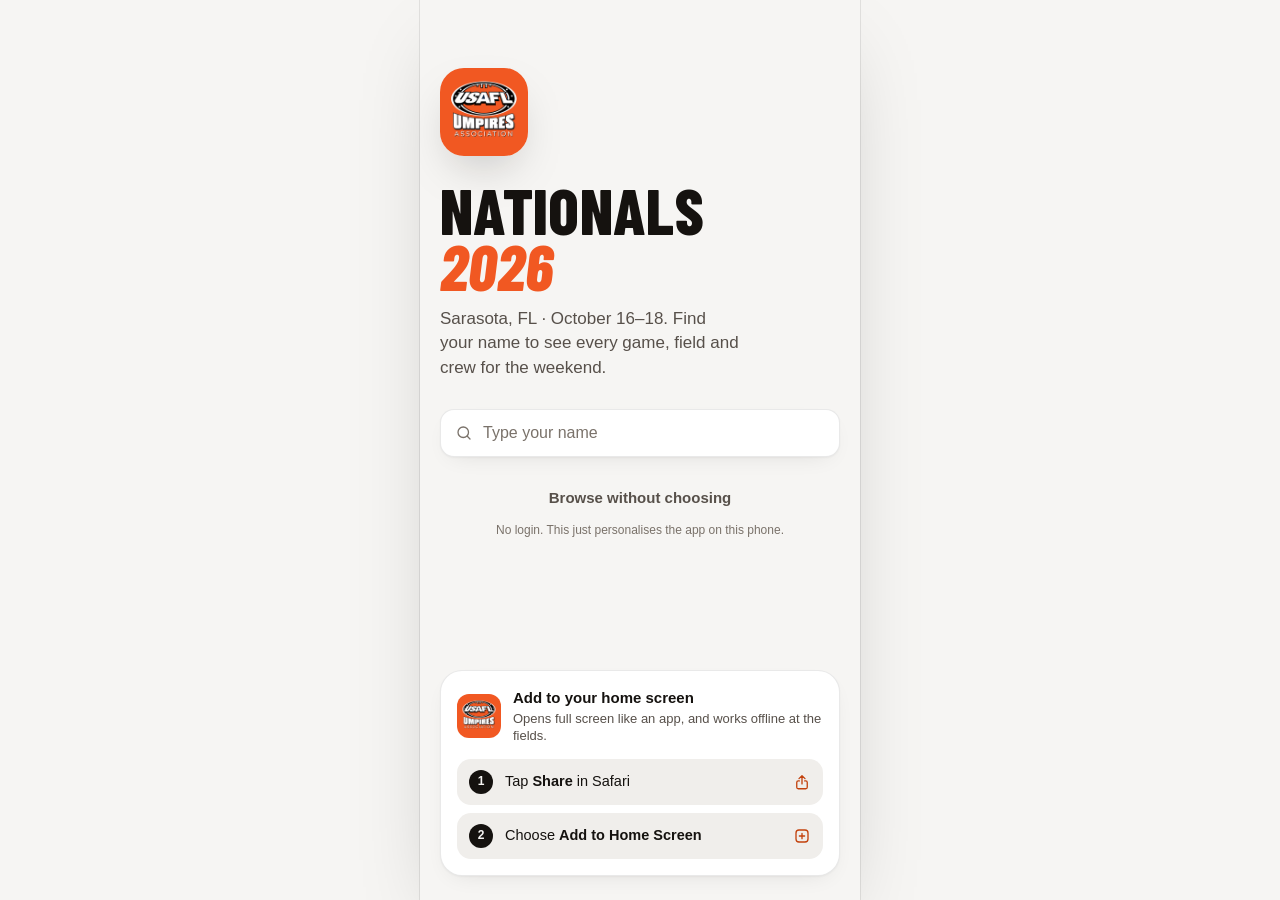
==== commit 26c92bff: "Show teams, division and game duties on every appointment Each appointment (Schedule timeline, Field" ====
--- a/index.html
+++ b/index.html
@@ -3,8 +3,17 @@
 <head>
   <meta charset="utf-8" />
   <meta name="viewport" content="width=device-width, initial-scale=1, viewport-fit=cover" />
-  <meta name="theme-color" content="#f6f5f3" media="(prefers-color-scheme: light)" />
-  <meta name="theme-color" content="#0e0d0c" media="(prefers-color-scheme: dark)" />
+  <meta name="theme-color" id="theme-color" content="#f6f5f3" />
+  <script>
+    // Apply the saved theme (or the phone's setting) before first paint.
+    (function () {
+      var t = null;
+      try { t = JSON.parse(localStorage.getItem("usafl.theme")); } catch (e) {}
+      if (t !== "light" && t !== "dark") t = matchMedia("(prefers-color-scheme: dark)").matches ? "dark" : "light";
+      document.documentElement.dataset.theme = t;
+      document.getElementById("theme-color").content = t === "dark" ? "#0e0d0c" : "#f6f5f3";
+    })();
+  </script>
   <title>USAFL Umpires — Nationals 2026</title>
 
   <!-- Installable PWA -->
@@ -29,6 +38,7 @@
     <nav id="tabbar"></nav>
   </div>
   <script src="data.js"></script>
+  <script src="games.js"></script>
   <script src="content.js"></script>
   <script src="app.js"></script>
   <script>
--- a/styles.css
+++ b/styles.css
@@ -45,8 +45,11 @@
   --dock-bottom: calc(var(--tabbar-h) + var(--tabbar-bottom) + 4px);
 }
 
-@media (prefers-color-scheme: dark) {
-  :root {
+/* Theme is chosen by an inline script in index.html (saved choice, else the phone's setting)
+   and stamped on <html data-theme>. */
+:root { color-scheme: light; }
+:root[data-theme="dark"] {
+    color-scheme: dark;
     --bg: #0e0d0c;
     --card: #1a1816;
     --card-2: #23201e;
@@ -70,8 +73,9 @@
     --glass-line: rgba(255, 255, 255, 0.08);
     --shadow: 0 1px 2px rgba(0, 0, 0, 0.3), 0 8px 24px -12px rgba(0, 0, 0, 0.5);
     --shadow-lg: 0 20px 50px -20px rgba(0, 0, 0, 0.7);
-  }
-}
+}
+/* smooth cross-fade when the user flips the theme */
+html.theming, html.theming * { transition: background-color 0.35s ease, color 0.35s ease, border-color 0.35s ease, box-shadow 0.35s ease !important; }
 
 * { margin: 0; padding: 0; box-sizing: border-box; -webkit-tap-highlight-color: transparent; }
 html, body { height: 100%; }
@@ -161,6 +165,9 @@
 .brand img { width: 34px; height: 34px; border-radius: 10px; display: block; }
 .brand .b1 { font-family: var(--display); font-weight: 800; font-size: 17px; text-transform: uppercase; letter-spacing: 0.02em; line-height: 1; }
 .brand .b2 { font-size: 12px; color: var(--ink-3); margin-top: 2px; }
+.top-actions { display: flex; gap: 8px; align-items: center; }
+@keyframes iconIn { from { opacity: 0; transform: rotate(-90deg) scale(0.5); } to { opacity: 1; transform: none; } }
+.theme-btn svg.i.anim { animation: iconIn 0.45s var(--spring); }
 .me-btn {
   width: 38px; height: 38px; border-radius: 50%; font-weight: 700; font-size: 13px;
   display: inline-flex; align-items: center; justify-content: center;
@@ -212,12 +219,10 @@
 .tag.boundary { background: #e6eefc; color: #2956b3; }
 .tag.coach { background: #efe9fb; color: #6a3fc0; }
 .tag.duty, .tag.ts { background: #e1f3f1; color: #0f766e; }
-@media (prefers-color-scheme: dark) {
-  .tag.goal { background: rgba(255, 196, 0, 0.14); color: #ffcf5c; }
-  .tag.boundary { background: rgba(93, 142, 255, 0.16); color: #8fb0ff; }
-  .tag.coach { background: rgba(160, 120, 255, 0.16); color: #c3a8ff; }
-  .tag.duty, .tag.ts { background: rgba(45, 212, 191, 0.14); color: #5eead4; }
-}
+[data-theme="dark"] .tag.goal { background: rgba(255, 196, 0, 0.14); color: #ffcf5c; }
+[data-theme="dark"] .tag.boundary { background: rgba(93, 142, 255, 0.16); color: #8fb0ff; }
+[data-theme="dark"] .tag.coach { background: rgba(160, 120, 255, 0.16); color: #c3a8ff; }
+[data-theme="dark"] .tag.duty, [data-theme="dark"] .tag.ts { background: rgba(45, 212, 191, 0.14); color: #5eead4; }
 
 .btn {
   display: inline-flex; align-items: center; justify-content: center; gap: 8px;
@@ -266,7 +271,7 @@
   background: var(--hero); color: var(--hero-ink); box-shadow: var(--shadow-lg);
   isolation: isolate;
 }
-@media (prefers-color-scheme: dark) { .hero { border: 1px solid var(--line-2); } }
+[data-theme="dark"] .hero { border: 1px solid var(--line-2); }
 .hero .pitch { position: absolute; right: -70px; top: -40px; width: 300px; height: 230px; z-index: -1; color: #fff; opacity: 0.07; }
 .hero .glow { position: absolute; left: -40px; bottom: -80px; width: 220px; height: 160px; z-index: -1; background: var(--brand); filter: blur(70px); opacity: 0.28; }
 .hero .eyebrow { color: var(--hero-ink-2); display: flex; align-items: center; gap: 8px; }
@@ -280,10 +285,23 @@
 .hero-where .accent { color: var(--brand); }
 .hero-role { font-size: 15px; color: var(--hero-ink-2); margin-top: 4px; }
 .hero-rule { height: 1px; background: var(--hero-line); margin: 18px 0 14px; }
-.hero-crew { display: grid; gap: 8px; }
-.hero-crew .cr { display: flex; gap: 10px; font-size: 14px; }
-.hero-crew .cr .r { width: 70px; flex-shrink: 0; color: var(--hero-ink-2); font-size: 12px; font-weight: 600; text-transform: uppercase; letter-spacing: 0.06em; padding-top: 2px; }
-.hero-crew .cr a { color: var(--hero-ink); font-weight: 600; }
+/* collapsible crew inside the (always dark) scoreboard card */
+.hcrew-head { width: 100%; display: flex; align-items: center; gap: 12px; color: var(--hero-ink); text-align: left; padding: 2px 0; }
+.hcrew-head .lbl { flex: 1; min-width: 0; font-size: 14px; font-weight: 600; white-space: nowrap; overflow: hidden; text-overflow: ellipsis; }
+.hcrew-head .chev { color: var(--hero-ink-2); transition: transform 0.35s var(--spring); }
+.hcrew.open .hcrew-head .chev { transform: rotate(180deg); }
+.hcrew .stack { display: flex; }
+.hcrew .stack .av-xs { box-shadow: 0 0 0 2px var(--hero); }
+.hcrew .stack .av-xs + .av-xs { margin-left: -4px; }
+.hero .av-xs { background: rgba(255, 255, 255, 0.14); color: #fff; }
+.hero .av-xs.oz { background: rgba(76, 195, 138, 0.28); color: #b8f0d2; }
+.hero .av-xs.more { background: rgba(255, 255, 255, 0.24); }
+.hcrew .acc-body { display: grid; grid-template-rows: 0fr; transition: grid-template-rows 0.38s var(--spring); }
+.hcrew.open .acc-body { grid-template-rows: 1fr; }
+.hcrew .acc-inner { overflow: hidden; }
+.hero .crew { border-top: none; margin-top: 0; padding-top: 14px; }
+.hero .crew .grp .rl { color: var(--hero-ink-2); }
+.hero .crew .p .nm { color: var(--hero-ink); }
 .hero-foot { display: flex; align-items: center; justify-content: space-between; margin-top: 18px; gap: 12px; }
 .hero-foot .meta { font-size: 13px; color: var(--hero-ink-2); }
 .hero-cta {
@@ -302,7 +320,8 @@
   background: var(--brand-soft); color: var(--brand-ink); font-size: 14px; font-weight: 600;
 }
 .notice .grow { flex: 1; }
-.strip { display: flex; gap: 10px; overflow-x: auto; margin: 0 calc(-1 * var(--gutter)); padding: 2px var(--gutter) 6px; scroll-snap-type: x mandatory; scrollbar-width: none; }
+/* bleeds to the screen edge while scrolling, but snaps cards to the page gutter */
+.strip { display: flex; gap: 10px; overflow-x: auto; margin: 0 calc(-1 * var(--gutter)); padding: 2px var(--gutter) 6px; scroll-snap-type: x mandatory; scroll-padding-inline: var(--gutter); scrollbar-width: none; }
 .strip::-webkit-scrollbar { display: none; }
 .mini {
   flex: 0 0 132px; scroll-snap-align: start; padding: 14px; border-radius: 18px;
@@ -373,12 +392,17 @@
 .tl-card .top { display: flex; flex-wrap: wrap; gap: 6px; align-items: center; }
 .tl-card .fld { font-family: var(--display); font-weight: 800; font-size: 26px; text-transform: uppercase; line-height: 1; margin: 10px 0 2px; }
 .tl-card .sub { font-size: 14px; color: var(--ink-2); }
-.crew { margin-top: 12px; padding-top: 10px; border-top: 1px solid var(--line); display: grid; gap: 6px; }
-.crew .cr { display: flex; gap: 10px; font-size: 14px; align-items: baseline; }
-.crew .cr .r { width: 64px; flex-shrink: 0; font-size: 11px; font-weight: 700; color: var(--ink-3); text-transform: uppercase; letter-spacing: 0.06em; }
-.crew .cr a { font-weight: 600; }
-.crew .cr a.me { color: var(--brand-ink); }
-.crew .ozd { display: inline-block; width: 6px; height: 6px; border-radius: 50%; background: var(--oz); margin-left: 4px; vertical-align: 2px; }
+/* crew: one person per line with initials, grouped by role */
+.crew { margin-top: 12px; padding-top: 12px; border-top: 1px solid var(--line); display: grid; gap: 12px; }
+.crew .grp .rl { font-size: 11px; font-weight: 700; color: var(--ink-3); text-transform: uppercase; letter-spacing: 0.08em; margin-bottom: 6px; }
+.crew .ppl { display: grid; grid-template-columns: repeat(auto-fill, minmax(138px, 1fr)); gap: 6px 12px; }
+.crew .p { display: flex; align-items: center; gap: 8px; min-width: 0; font-size: 14px; font-weight: 600; line-height: 1.2; padding: 2px 0; }
+.crew .p .nm { min-width: 0; overflow-wrap: anywhere; }
+.crew .p .tbc { font-size: 11px; font-weight: 600; color: var(--ink-3); margin-left: 2px; }
+.crew .p.me .nm { color: var(--brand-ink); }
+.av-xs { width: 26px; height: 26px; border-radius: 50%; flex-shrink: 0; display: flex; align-items: center; justify-content: center; font-size: 10.5px; font-weight: 700; letter-spacing: 0.02em; background: var(--brand-soft); color: var(--brand-ink); }
+.av-xs.oz { background: var(--oz-soft); color: var(--oz); }
+.p.me .av-xs { background: var(--brand); color: #fff; }
 .tl.gap .tl-time { padding-top: 9px; }
 .tl.gap .tl-time b { font-size: 16px; color: var(--ink-3); }
 .tl.gap .tl-rail i { margin-top: 12px; width: 8px; height: 8px; border-width: 2px; border-color: var(--line-2); }
@@ -402,14 +426,14 @@
 .hour.on span { color: inherit; opacity: 0.7; }
 .hour:active { transform: scale(0.95); }
 .board { display: grid; gap: 10px; }
-.fcard { padding: 16px; border-radius: 20px; background: var(--card); border: 1px solid var(--line); box-shadow: var(--shadow); display: grid; grid-template-columns: 54px 1fr; gap: 14px; }
+.fcard { padding: 16px; border-radius: 20px; background: var(--card); border: 1px solid var(--line); box-shadow: var(--shadow); }
 .fcard.mine { border-color: var(--brand); box-shadow: 0 0 0 1px var(--brand), var(--shadow); }
-.fcard .fn { text-align: center; }
-.fcard .fn b { display: block; font-family: var(--display); font-weight: 800; font-size: 46px; line-height: 0.85; }
-.fcard .fn span { font-size: 10px; font-weight: 700; color: var(--ink-3); letter-spacing: 0.1em; }
-.fcard.mine .fn b { color: var(--brand); }
-.fcard .crew { margin: 0; padding: 0; border: none; align-content: center; }
-.fcard .none { color: var(--ink-3); font-size: 14px; align-self: center; }
+.fcard .fh { display: flex; align-items: baseline; gap: 8px; }
+.fcard .fh .fl { font-family: var(--display); font-weight: 800; font-size: 15px; letter-spacing: 0.08em; color: var(--ink-3); text-transform: uppercase; }
+.fcard .fh b { font-family: var(--display); font-weight: 800; font-size: 34px; line-height: 0.9; }
+.fcard .fh .tag { margin-left: auto; align-self: center; }
+.fcard.mine .fh b { color: var(--brand); }
+.fcard .none { color: var(--ink-3); font-size: 14px; margin-top: 8px; }
 
 /* ---------- Ask Jeff ---------- */
 .jeff { display: flex; flex-direction: column; min-height: 100%; }
@@ -512,6 +536,17 @@
 .welcome .results { margin-top: 10px; }
 .welcome .skip { margin: 20px auto 0; font-size: 15px; font-weight: 600; color: var(--ink-2); padding: 10px; }
 .welcome .small { text-align: center; font-size: 12px; color: var(--ink-3); margin-top: 4px; }
+.welcome .spacer { flex: 1; min-height: 28px; }
+.install-card { padding: 16px; border-radius: 22px; background: var(--card); border: 1px solid var(--line); box-shadow: var(--shadow); animation: rise 0.55s var(--ease) 0.25s both; }
+.install-card .ic-top { display: flex; align-items: center; gap: 12px; margin-bottom: 14px; }
+.install-card img { width: 44px; height: 44px; border-radius: 12px; flex-shrink: 0; }
+.install-card .ic-top b { display: block; font-size: 15px; }
+.install-card .ic-top span { display: block; font-size: 13px; color: var(--ink-2); line-height: 1.35; margin-top: 1px; }
+.steps { list-style: none; display: grid; gap: 8px; }
+.steps li { display: flex; align-items: center; gap: 12px; padding: 11px 12px; border-radius: 14px; background: var(--card-2); font-size: 14.5px; }
+.steps .stp { width: 24px; height: 24px; border-radius: 50%; flex-shrink: 0; display: flex; align-items: center; justify-content: center; background: var(--ink); color: var(--bg); font-size: 12px; font-weight: 700; }
+.steps .stx { flex: 1; min-width: 0; }
+.steps .sti { display: flex; color: var(--brand-ink); }
 
 /* ---------- more ---------- */
 .me-card { display: flex; align-items: center; gap: 14px; padding: 16px; margin-bottom: 24px; }
@@ -540,7 +575,10 @@
   padding-bottom: max(16px, env(safe-area-inset-bottom));
 }
 .sheet.on { transform: none; }
-.sheet .grab { width: 38px; height: 5px; border-radius: 3px; background: var(--line-2); margin: 8px auto 4px; flex-shrink: 0; }
+.sheet .drag-zone { flex-shrink: 0; touch-action: none; cursor: grab; user-select: none; -webkit-user-select: none; }
+.sheet .drag-zone:active { cursor: grabbing; }
+.sheet .grab { width: 40px; height: 5px; border-radius: 3px; background: var(--line-2); margin: 0 auto; }
+.sheet .grab-hit { padding: 10px 0 6px; }
 .sheet .sh-head { display: flex; align-items: center; justify-content: space-between; padding: 8px 20px 12px; flex-shrink: 0; }
 .sheet .sh-head h3 { font-family: var(--display); font-weight: 800; font-size: 26px; text-transform: uppercase; }
 .sheet .sh-body { overflow-y: auto; padding: 0 20px 8px; }
@@ -586,3 +624,144 @@
 .a2hs .tx { flex: 1; min-width: 0; font-size: 13px; color: var(--ink-2); line-height: 1.35; }
 .a2hs .tx b { display: block; color: var(--ink); font-size: 14px; }
 .a2hs .x { width: 30px; height: 30px; border-radius: 50%; display: flex; align-items: center; justify-content: center; color: var(--ink-3); flex-shrink: 0; }
+
+/* ---------- announcement ---------- */
+.announce { display: flex; gap: 12px; align-items: flex-start; padding: 14px 16px; border-radius: 18px; margin: 0 0 14px; background: var(--brand-soft); color: var(--ink); text-align: left; }
+.announce > svg { color: var(--brand-ink); margin-top: 1px; }
+.announce b { display: block; font-size: 12px; font-weight: 700; letter-spacing: 0.04em; text-transform: uppercase; color: var(--brand-ink); margin-bottom: 2px; }
+.announce span { font-size: 15px; line-height: 1.45; }
+.announce.urgent { background: var(--bad-soft); }
+.announce.urgent > svg, .announce.urgent b { color: var(--bad); }
+.ann-toast {
+  position: absolute; z-index: 75; left: 12px; right: 12px; top: calc(env(safe-area-inset-top) + 10px);
+  transform: translateY(-140%); transition: transform 0.5s var(--spring); padding: 0;
+}
+.ann-toast.on { transform: none; }
+.ann-toast .announce { margin: 0; box-shadow: var(--shadow-lg); border: 1px solid var(--line); background: var(--card); }
+.ann-toast .announce.urgent { background: var(--card); border-color: var(--bad); }
+
+/* ---------- admin ---------- */
+.gate { display: flex; flex-direction: column; align-items: center; text-align: center; padding-top: 10vh; }
+.gate-i { width: 64px; height: 64px; border-radius: 20px; display: flex; align-items: center; justify-content: center; background: var(--card); border: 1px solid var(--line); box-shadow: var(--shadow); margin-bottom: 18px; }
+.gate .muted { margin: 8px 0 22px; }
+.pin-row { display: flex; gap: 10px; width: 100%; max-width: 300px; }
+.pin { flex: 1; min-width: 0; height: 50px; border-radius: 14px; border: 1px solid var(--line-2); background: var(--card); text-align: center; font-size: 24px; letter-spacing: 0.3em; color: var(--ink); outline: none; }
+.pin:focus { border-color: var(--brand); }
+.pin.shake { animation: shake 0.4s var(--ease); }
+.pin-err { color: var(--bad); font-size: 14px; margin-top: 12px; }
+.stat-card { display: grid; grid-template-columns: 1fr 1fr; margin: 14px 0 4px; }
+.stat-card > div { padding: 16px; display: flex; flex-direction: column; gap: 2px; }
+.stat-card > div + div { border-left: 1px solid var(--line); }
+.stat-card b { font-family: var(--display); font-weight: 800; font-size: 32px; line-height: 1.05; }
+.stat-card b.accent { color: var(--brand); }
+.stat-card span:last-child { font-size: 13px; color: var(--ink-2); }
+.form-card { padding: 16px; }
+.fld { display: block; margin-bottom: 12px; }
+.fld > span { display: block; font-size: 13px; font-weight: 600; color: var(--ink-2); margin-bottom: 6px; }
+.fld input, .fld textarea, .sel {
+  width: 100%; border: 1px solid var(--line-2); border-radius: 12px; padding: 12px 14px; font-size: 16px; background: var(--bg); color: var(--ink); outline: none; font-family: inherit; resize: vertical;
+}
+.fld input:focus, .fld textarea:focus, .sel:focus { border-color: var(--brand); }
+.sel { margin-bottom: 14px; appearance: none; -webkit-appearance: none; }
+.btn-row { display: flex; gap: 10px; }
+.btn-row .btn { flex: 1; }
+.hint { font-size: 13px; color: var(--ink-2); line-height: 1.5; margin-top: 10px; }
+.hint:empty { display: none; }
+.hint.good { color: var(--good); font-weight: 600; }
+.hint.bad { color: var(--bad); font-weight: 600; }
+.conn { display: flex; align-items: center; gap: 8px; font-size: 14px; font-weight: 600; color: var(--ink-2); margin-bottom: 14px; }
+.conn.ok { color: var(--good); }
+.howto { margin-top: 10px; padding: 14px 16px; border-radius: 16px; background: var(--card-2); font-size: 14px; }
+.howto summary { font-weight: 600; cursor: pointer; }
+.howto ol { margin: 12px 0 0 18px; display: grid; gap: 8px; line-height: 1.5; color: var(--ink-2); }
+.howto b { color: var(--ink); }
+.count-row { text-align: right; font-size: 12px; color: var(--ink-3); margin: -6px 0 4px; }
+.drop { display: flex; flex-direction: column; align-items: center; text-align: center; gap: 6px; padding: 34px 20px; border-radius: 22px; border: 2px dashed var(--line-2); background: var(--card); cursor: pointer; }
+.drop-i { width: 54px; height: 54px; border-radius: 16px; display: flex; align-items: center; justify-content: center; background: var(--brand-soft); color: var(--brand-ink); margin-bottom: 6px; }
+.drop b { font-size: 17px; }
+.drop span:last-child { font-size: 13px; color: var(--ink-2); max-width: 30ch; }
+.err-card { display: flex; gap: 12px; padding: 14px 16px; border-radius: 16px; background: var(--bad-soft); margin-bottom: 12px; }
+.err-card > svg { color: var(--bad); flex-shrink: 0; margin-top: 1px; }
+.err-card b { display: block; font-size: 15px; }
+.err-card span { font-size: 14px; color: var(--ink-2); line-height: 1.45; }
+.err-card.warn { background: var(--brand-soft); }
+.err-card.warn > svg { color: var(--brand-ink); }
+.sum-card { padding: 16px; margin-bottom: 12px; }
+.sum-card > b { display: block; font-size: 15px; margin: 4px 0 14px; line-height: 1.35; }
+.sum-grid { display: grid; grid-template-columns: repeat(3, 1fr); border-radius: 14px; background: var(--card-2); }
+.sum-grid > div { padding: 10px; text-align: center; }
+.sum-grid span { display: block; font-size: 11px; font-weight: 700; color: var(--ink-3); text-transform: uppercase; letter-spacing: 0.06em; }
+.sum-grid b { font-family: var(--display); font-weight: 800; font-size: 26px; }
+.sum-days { display: flex; flex-wrap: wrap; gap: 6px; margin-top: 12px; }
+.warns { padding: 12px 16px; border-radius: 16px; background: var(--card-2); margin-bottom: 12px; font-size: 14px; }
+.warns summary { display: flex; align-items: center; gap: 8px; font-weight: 600; cursor: pointer; list-style: none; }
+.warns summary::-webkit-details-marker { display: none; }
+.warns ul { margin: 10px 0 0 18px; display: grid; gap: 4px; color: var(--ink-2); font-size: 13px; }
+.diff { display: grid; gap: 8px; }
+.dcard { padding: 12px 14px; border-radius: 16px; background: var(--card); border: 1px solid var(--line); }
+.dh { display: flex; align-items: center; gap: 8px; margin-bottom: 4px; }
+.dh b { font-size: 15px; }
+.dl { font-size: 14px; color: var(--ink-2); line-height: 1.5; font-variant-numeric: tabular-nums; }
+.pend { width: 100%; margin: 0 0 12px; }
+.slot-row .st { width: 74px; flex-shrink: 0; font-family: var(--display); font-weight: 800; font-size: 17px; font-variant-numeric: tabular-nums; }
+.slot-row .t1.dim { color: var(--ink-3); font-weight: 500; }
+.list.plain .row.slot-row + .row::before { left: 16px; }
+.chip.num { min-width: 44px; justify-content: center; padding: 0 12px; }
+.hrow { align-items: center; }
+.hrow .t1 { white-space: normal; font-size: 15px; }
+.pub { display: grid; gap: 4px; padding-bottom: 8px; }
+.pstep { display: flex; align-items: center; gap: 12px; padding: 12px 4px; font-size: 16px; color: var(--ink-3); font-weight: 500; }
+.pdot { width: 22px; height: 22px; border-radius: 50%; border: 2px solid var(--line-2); flex-shrink: 0; position: relative; transition: all 0.3s; }
+.pstep.on { color: var(--ink); font-weight: 600; }
+.pstep.on .pdot { border-color: var(--brand); border-top-color: transparent; animation: spin 0.8s linear infinite; }
+.pstep.done { color: var(--ink); }
+.pstep.done .pdot { background: var(--good); border-color: var(--good); }
+.pstep.done .pdot::after { content: ""; position: absolute; left: 6px; top: 2px; width: 5px; height: 10px; border: solid #fff; border-width: 0 2px 2px 0; transform: rotate(45deg); }
+.pstep.fail { color: var(--bad); }
+.pstep.fail .pdot { background: var(--bad); border-color: var(--bad); }
+.pmsg { font-size: 14px; color: var(--ink-2); line-height: 1.5; margin: 8px 0 14px; }
+.pmsg.bad { color: var(--bad); font-weight: 600; }
+@keyframes spin { to { transform: rotate(360deg); } }
+
+/* ---------- studio credit (Home + More footer) ---------- */
+.made-by {
+  display: block; margin-top: 18px; padding: 18px 20px 20px; border-radius: 24px;
+  background: var(--hero); color: var(--hero-ink); box-shadow: var(--shadow);
+}
+[data-theme="dark"] .made-by { border: 1px solid var(--line-2); }
+.made-by .mb-top { display: flex; align-items: center; justify-content: space-between; gap: 12px; margin-bottom: 12px; }
+.made-by .eyebrow { color: var(--hero-ink-2); }
+.made-by img { height: 30px; width: auto; display: block; }
+.made-by p { font-size: 15px; line-height: 1.5; color: rgba(255, 255, 255, 0.82); max-width: 34ch; }
+.made-by .mb-link { display: inline-flex; align-items: center; gap: 6px; margin-top: 14px; font-weight: 650; font-size: 15px; }
+.made-by .mb-link svg { color: var(--brand); transition: transform 0.25s var(--ease); }
+.made-by:active .mb-link svg { transform: translateX(3px); }
+
+/* ---------- game draw: teams + duties ---------- */
+.match { display: flex; flex-wrap: wrap; align-items: baseline; gap: 2px 6px; margin-top: 6px; font-size: 15px; font-weight: 600; line-height: 1.3; }
+.match .v { font-size: 13px; font-weight: 500; color: var(--ink-3); }
+.match .tag.comp { height: 20px; font-size: 11px; margin-left: 2px; align-self: center; background: var(--card-2); color: var(--ink-2); }
+.fcard .match { margin-top: 8px; }
+.hero .match { margin-top: 10px; color: var(--hero-ink); font-size: 16px; }
+.hero .match .v { color: var(--hero-ink-2); }
+.hero .match .tag.comp { background: rgba(255, 255, 255, 0.14); color: #fff; }
+.duties { margin-top: 12px; border-top: 1px solid var(--line); }
+.duties-head { width: 100%; display: flex; align-items: center; gap: 8px; padding: 12px 0 2px; font-size: 13px; font-weight: 600; color: var(--ink-2); text-align: left; }
+.duties-head > svg:first-child { color: var(--ink-3); }
+.duties-head .chev { margin-left: auto; color: var(--ink-3); transition: transform 0.35s var(--spring); }
+.duties.open .duties-head .chev { transform: rotate(180deg); }
+.duties .acc-body, .hduties .acc-body { display: grid; grid-template-rows: 0fr; transition: grid-template-rows 0.38s var(--spring); }
+.duties.open .acc-body { grid-template-rows: 1fr; }
+.duties .acc-inner { overflow: hidden; }
+.dr { padding: 8px 0 0; }
+.dk { display: block; font-size: 11px; font-weight: 700; color: var(--ink-3); text-transform: uppercase; letter-spacing: 0.06em; }
+.dv { display: block; font-size: 15px; font-weight: 600; margin-top: 2px; }
+.dnote { font-size: 12px; color: var(--ink-3); padding-top: 8px; }
+.hduties { padding-top: 14px; }
+.hduties .rl { font-size: 11px; font-weight: 700; color: var(--hero-ink-2); text-transform: uppercase; letter-spacing: 0.08em; }
+.hero .dk, .hero .dnote { color: var(--hero-ink-2); }
+.hero .dv { color: var(--hero-ink); }
+.hcrew-head > svg:first-child:not(.chev) { color: var(--hero-ink-2); }
+.match .tag.comp { font-family: var(--display); font-weight: 800; font-size: 13px; letter-spacing: 0.04em; }
+.match .tag.comp.w { background: var(--brand-soft); color: var(--brand-ink); }
+.hero .match .tag.comp.w { background: rgba(241, 88, 34, 0.28); color: #ffd2bf; }
